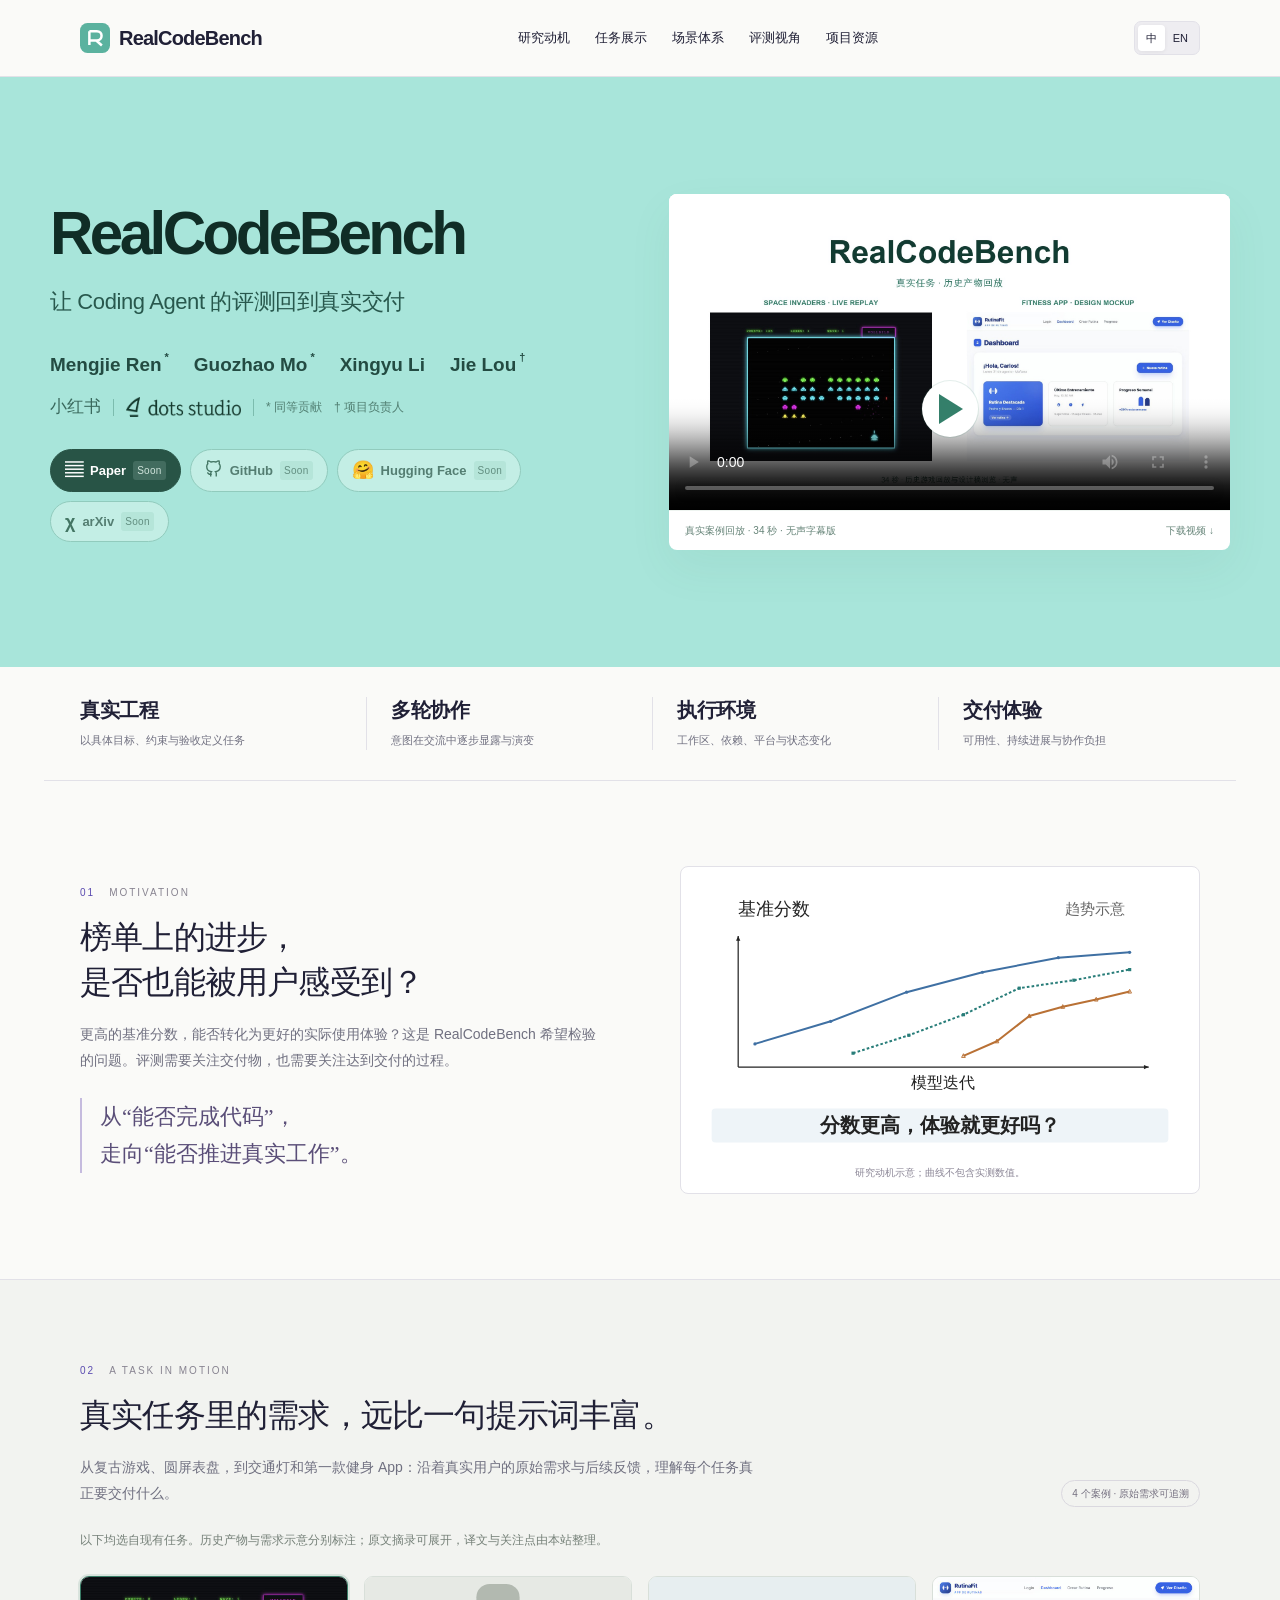
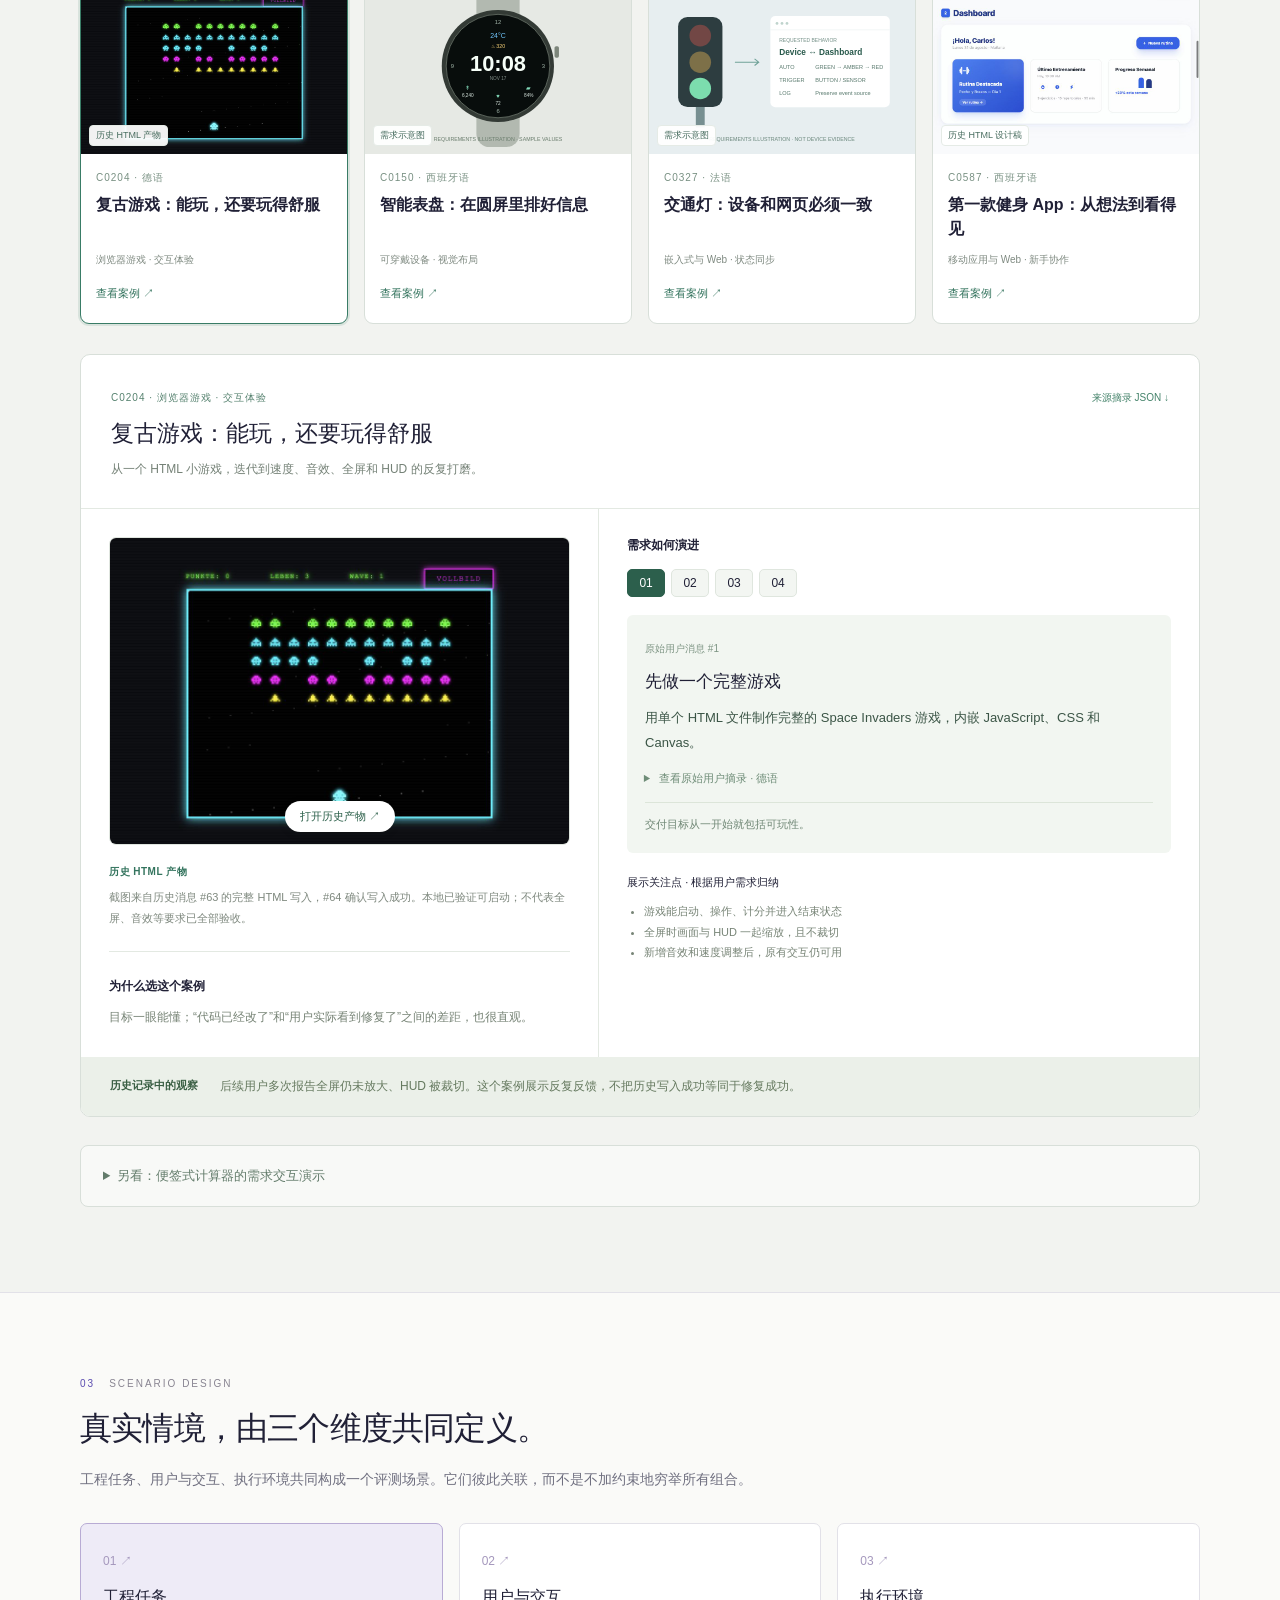
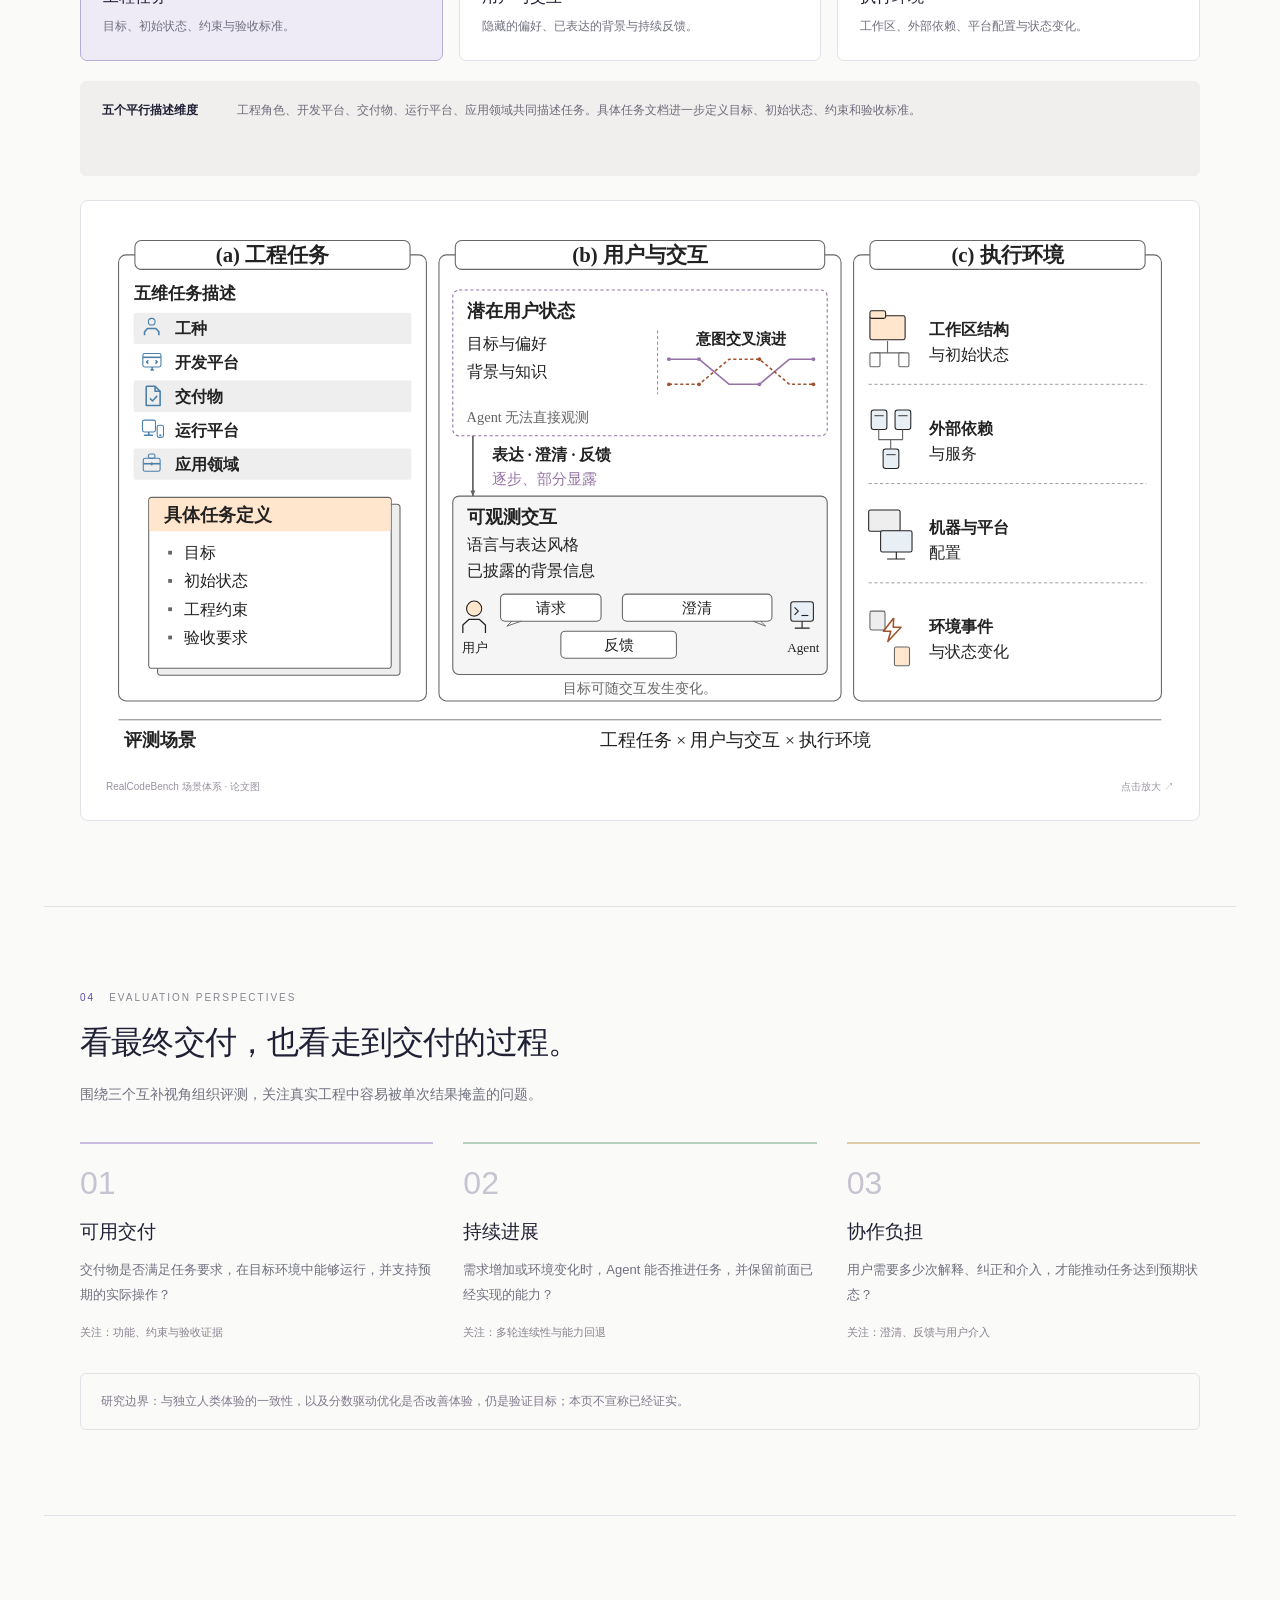
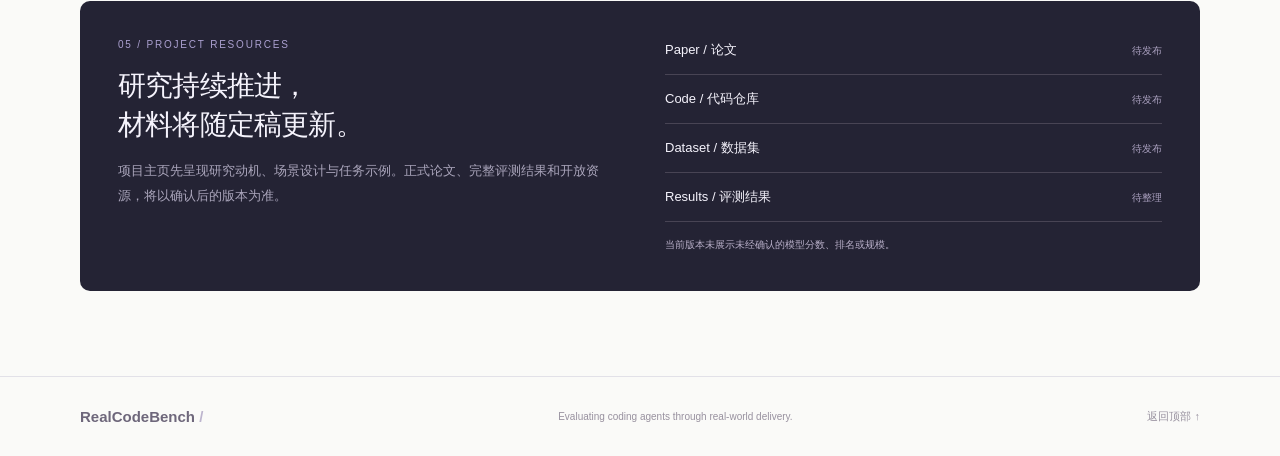
==== index.html @ e56ab1bd "Add RealCodeBench project website with real task showcases" ====
<!doctype html>
<html lang="zh-CN">
<head>
  <meta charset="utf-8"><meta name="viewport" content="width=device-width,initial-scale=1">
  <meta name="theme-color" content="#a8e5da">
  <meta name="description" content="RealCodeBench：在真实工程任务、多轮用户协作与执行环境中，评估 Coding Agent 的交付体验。">
  <title>RealCodeBench — 让评测回到真实交付</title>
  <link rel="icon" href="assets/favicon.svg" type="image/svg+xml">
  <link rel="stylesheet" href="style.css">
  <link rel="stylesheet" href="hero.css">
  <link rel="stylesheet" href="cases.css">
  <script src="cases-data.js" defer></script>
  <script src="cases.js" defer></script>
  <script src="app.js" defer></script>
</head>
<body><div id="app"></div><dialog id="figure-dialog"><button class="close-dialog" aria-label="关闭 / Close">×</button><img alt="RealCodeBench framework" id="large-figure"></dialog></body>
</html>
---- style.css ----
:root{--ink:#202036;--muted:#707080;--purple:#5b4cb0;--line:#e2e1e8;--paper:#fafaf8;--mint:#dceee7;--serif:Georgia,'Songti SC',serif;--sans:'DM Sans',-apple-system,BlinkMacSystemFont,'PingFang SC','Microsoft YaHei',sans-serif;--display:'Space Grotesk',var(--sans)}
*{box-sizing:border-box}html{scroll-behavior:smooth;scroll-padding-top:95px}body{margin:0;background:var(--paper);color:var(--ink);font-family:var(--sans);font-size:16px;line-height:1.7}button,a,input{touch-action:manipulation}a{color:inherit;text-decoration:none}button{font:inherit;color:inherit;cursor:pointer}button:disabled{cursor:default}button:focus-visible,a:focus-visible,input:focus-visible,summary:focus-visible{outline:3px solid #9789ee;outline-offset:5px}button{border:0}h1,h2,h3,p{margin:0}h1,h2,h3{line-height:1.25}button,input{font-family:inherit}::selection{background:#ded7ff}img{max-width:100%;display:block}.wrap{max-width:1192px;margin:auto;padding-inline:36px}.skip{position:fixed;top:-60px;left:12px;background:white;padding:8px;z-index:50}.skip:focus{top:10px}.topbar{position:sticky;top:0;z-index:10;background:rgba(250,250,248,.95);border-bottom:1px solid var(--line);backdrop-filter:blur(12px)}.nav{height:76px;display:flex;align-items:center;justify-content:space-between;gap:24px}.brand{display:flex;align-items:center;gap:9px;font-family:var(--display);font-weight:700;font-size:20px;letter-spacing:-.8px;white-space:nowrap}.brand img{width:30px;height:30px}.nav-links{display:flex;gap:25px;font-size:13px;font-weight:500}.nav-links a:hover{color:var(--purple)}.lang{display:flex;background:#eeedf1;border:1px solid var(--line);padding:3px;border-radius:7px;flex-shrink:0}.lang button{font-size:11px;background:none;border-radius:4px;padding:4px 8px}.lang button[aria-pressed=true]{background:white;box-shadow:0 1px 4px #2221}.hero{background:#eeedf7;position:relative;overflow:hidden;border-bottom:1px solid #d9d5e9}.hero:after{content:'';position:absolute;width:430px;height:430px;border:1px solid #d6d1e7;border-radius:50%;top:-230px;right:-120px;pointer-events:none}.hero-inner{padding-top:80px;padding-bottom:72px;display:grid;grid-template-columns:1.06fr 1fr;gap:45px;align-items:center}.eyebrow{font-family:var(--display);font-size:11px;font-weight:600;letter-spacing:2px;text-transform:uppercase;color:var(--purple);display:flex;gap:9px;align-items:center}.dot{height:6px;width:6px;background:var(--purple);border-radius:50%}.hero h1{font-family:var(--display);font-size:clamp(36px,4.1vw,55px);letter-spacing:-2.5px;margin:21px 0 13px;line-height:1.12;white-space:nowrap}.hero h2{font-weight:500;font-size:31px;letter-spacing:-.8px;line-height:1.45}.hero h2 em{font-style:normal;color:var(--purple)}.hero-desc{font-size:14px;line-height:1.95;color:#646176;max-width:420px;margin:21px 0 25px}.actions{display:flex;gap:10px;flex-wrap:wrap}.btn{display:inline-flex;justify-content:center;align-items:center;gap:15px;border-radius:6px;padding:11px 19px;font-size:13px;font-weight:600;border:1px solid #cfcadb;background:transparent}.btn.primary{background:var(--ink);color:white;border-color:var(--ink)}.btn:hover{transform:translateY(-2px)}.hero-note{font-size:10px;letter-spacing:1px;color:#8b859b;margin-top:24px;font-family:var(--display)}.scenario{position:relative;transform:rotate(1.2deg);background:#fff;border:1px solid #d9d6e5;border-radius:10px;box-shadow:0 20px 55px #3a2c6b13;overflow:hidden}.window-top{height:39px;border-bottom:1px solid #eceaf1;display:flex;align-items:center;gap:5px;padding:0 15px;background:#fcfbff}.window-top i{display:block;width:6px;height:6px;border-radius:50%;background:#d7d3e1}.window-top span{margin:auto;font-family:monospace;font-size:10px;color:#9791a7;padding-right:25px}.scenario-main{padding:25px}.sc-label{font:10px var(--display);letter-spacing:1px;color:#9994a9;margin-bottom:12px}.sc-request{font-size:15px;line-height:1.7;padding:0 0 20px;border-bottom:1px solid var(--line)}.scenario-axes{display:grid;grid-template-columns:1fr 1fr 1fr;gap:10px;margin-top:19px}.axis{min-height:105px;padding:13px 10px;border-radius:5px;background:#f0edf8}.axis:nth-child(2){background:#e7f1ec}.axis:nth-child(3){background:#f9f0e1}.axis b{font:24px var(--display);display:block;margin-bottom:8px}.axis strong{display:block;font-size:12px;font-weight:500}.axis small{font-size:10px;color:#898294}.sc-flow{display:flex;justify-content:space-between;align-items:center;gap:8px;margin:20px 0;color:#9892a4;font-size:10px}.sc-flow span{border:1px solid #e9e6ef;padding:5px 8px;border-radius:20px;background:#fff;white-space:nowrap}.sc-bottom{display:flex;justify-content:space-between;align-items:center;padding:12px;background:#f7f7f7;border-radius:5px;font-size:10px}.sc-bottom b{font-weight:500;color:#5f806b}.definition-strip{display:grid;grid-template-columns:repeat(4,1fr);padding-top:30px;padding-bottom:30px;gap:24px;border-bottom:1px solid var(--line)}.definition-strip>div+div{border-left:1px solid var(--line);padding-left:24px}.definition-strip b{display:block;font:600 20px var(--display);letter-spacing:-.5px}.definition-strip span{display:block;color:var(--muted);font-size:11px;margin-top:7px}.section{padding-top:85px;padding-bottom:85px}.section+.section{border-top:1px solid var(--line)}.section-kicker{display:flex;align-items:center;gap:14px;font:500 10px var(--display);letter-spacing:2px;color:#888491;text-transform:uppercase;margin-bottom:17px}.section-kicker b{color:var(--purple);font-weight:500}.section h2{font-size:32px;font-weight:500;letter-spacing:-.8px;line-height:1.4}.section-intro{color:var(--muted);font-size:14px;max-width:680px;line-height:1.9;margin-top:16px}.motivation{display:grid;grid-template-columns:1fr 1fr;gap:80px;align-items:center}.motivation h2{max-width:420px}.motivation-art{padding:25px 20px 12px;border:1px solid var(--line);border-radius:8px;background:#fff}.motivation-art img{width:100%}.caption{font-size:10px;color:#8c8797;line-height:1.7;margin-top:12px;text-align:center}.pull-quote{font-family:var(--serif);font-size:22px;line-height:1.7;margin-top:24px;padding-left:18px;border-left:2px solid #c5bbde;color:#5a4e78}.showcase-bg{background:#f2f3f0;border-top:1px solid var(--line);border-bottom:1px solid var(--line)}.section-head{display:flex;justify-content:space-between;gap:24px;align-items:flex-end}.tag{display:inline-flex;padding:4px 10px;border:1px solid #dad8df;border-radius:20px;font-size:10px;white-space:nowrap;color:#767181}.demo{display:grid;grid-template-columns:.95fr 1.4fr;border:1px solid #dcded9;border-radius:9px;overflow:hidden;margin-top:32px;background:#fff}.demo-story{padding:30px;border-right:1px solid var(--line)}.demo-story h3{font-size:20px;margin:7px 0}.mini-label{color:#9993a2;letter-spacing:1.4px;font:10px var(--display)}.step-buttons{display:flex;margin:24px 0 22px;gap:7px}.step-buttons button{border:1px solid var(--line);padding:8px 12px;background:#fff;border-radius:5px;font-size:11px;flex:1}.step-buttons button[aria-pressed=true]{background:var(--ink);color:#fff;border-color:var(--ink)}.request-box{background:#f4f3f8;border-left:2px solid #9e91c2;border-radius:0 5px 5px 0;padding:16px;font-size:13px;line-height:1.9;min-height:133px}.step-caption{font-size:12px;color:var(--muted);margin:16px 0 22px;line-height:1.8}.criteria{padding-top:18px;border-top:1px solid var(--line)}.criteria strong{font-size:11px;letter-spacing:.7px}.criteria ul{list-style:none;padding:0;margin:9px 0 0}.criteria li{font-size:12px;color:#6e697a;margin:5px 0}.criteria li:before{content:'↳';color:#a79cbb;margin-right:8px}.demo-visual{background:#e3eae4;display:flex;flex-direction:column;justify-content:center;padding:35px}.calc-window{background:#fff;border:1px solid #d8ddd6;box-shadow:0 15px 35px #334a3410;border-radius:9px;overflow:hidden}.calc-top{display:flex;align-items:center;gap:5px;background:#f8f9f6;border-bottom:1px solid #eaede7;height:42px;padding:0 14px}.calc-top i{width:7px;height:7px;border-radius:50%;background:#d3d7d0}.calc-top span{font-size:11px;margin:auto;padding-right:25px;color:#7c8378}.calc-body{padding:20px 22px;min-height:210px}.calc-line{display:flex;justify-content:space-between;gap:14px;font-family:monospace;font-size:13px;line-height:3.5;border-bottom:1px solid #f2f3ef;color:#686f61}.calc-line span:first-child:before{content:attr(data-n);margin-right:18px;font-size:10px;color:#b5baaf}.calc-line b{color:#5f6e4e;font-weight:500;white-space:nowrap}.calc-footer{padding:11px 18px;display:flex;justify-content:space-between;background:#f9faf7;font-size:9px;color:#9aa28f}.demo-form{display:flex;margin-top:18px;gap:8px}.demo-form input{min-width:0;flex:1;border:1px solid #cbd4c7;border-radius:5px;padding:10px 12px;background:#f9fbf7;font-size:11px}.demo-form button{font-size:11px;border:1px solid #cbd4c7;border-radius:5px;background:#f9fbf7;padding:7px 13px}.demo-output{font-size:11px;color:#5d6d54;min-height:21px;margin-top:6px}.demo-disclaimer{font-size:10px;color:#7a8774;margin-top:17px;line-height:1.8}.framework-tabs{display:grid;grid-template-columns:repeat(3,1fr);gap:16px;margin:30px 0 20px}.framework-tabs button{text-align:left;border:1px solid var(--line);border-radius:7px;padding:22px;background:white;transition:background .2s}.framework-tabs button[aria-pressed=true]{background:#eeebf7;border-color:#b8abd4}.framework-tabs .axis-num{font:12px var(--display);color:#a598bd}.framework-tabs strong{display:block;font-size:16px;font-weight:500;margin:10px 0 6px}.framework-tabs small{font-size:12px;color:var(--muted);line-height:1.8;display:block}.framework-detail{display:flex;gap:25px;align-items:flex-start;min-height:95px;padding:18px 22px;background:#f0efed;border-radius:6px;font-size:12px;color:#706a7a;line-height:1.9}.framework-detail strong{color:var(--ink);font-size:12px;min-width:110px}.figure-box{display:block;width:100%;background:white;border:1px solid var(--line);border-radius:8px;padding:25px;margin-top:24px;text-align:left}.figure-box img{width:100%}.figure-footer{display:flex;justify-content:space-between;font-size:10px;color:#9992a4;margin-top:18px}.evaluation{display:grid;grid-template-columns:repeat(3,1fr);gap:30px;margin-top:35px}.eval-item{border-top:2px solid #c8bce0;padding-top:21px}.eval-item:nth-child(2){border-color:#b5d1be}.eval-item:nth-child(3){border-color:#decbaa}.eval-item .number{font:32px var(--display);color:#c8c3d1;margin-bottom:18px}.eval-item h3{font-size:19px;font-weight:500;margin-bottom:14px}.eval-item p{font-size:13px;color:var(--muted);line-height:1.9}.eval-item small{display:block;font-size:11px;color:#89818f;margin-top:15px}.method-note{margin-top:32px;border:1px solid var(--line);border-radius:6px;padding:16px 20px;font-size:12px;color:#81788c;line-height:1.9}.release{background:#242334;color:#f5f3fc;border-radius:10px;padding:38px;display:grid;grid-template-columns:1fr 1fr;gap:50px}.release h2{font-size:28px}.release p{font-size:13px;color:#aaa5bb;line-height:1.9;margin-top:15px}.release-label{color:#aba0d0;font:10px var(--display);letter-spacing:1.8px;margin-bottom:16px}.resource-row{display:flex;align-items:center;justify-content:space-between;gap:20px;border-bottom:1px solid #484454;padding:13px 0;font-size:13px}.resource-row:first-child{padding-top:0}.resource-row:last-child{border-bottom:0}.resource-row span:last-child{color:#aaa0bf;font-size:10px}.release-note{margin-top:14px;font-size:10px;color:#b8afc8}footer{border-top:1px solid var(--line);padding:30px 0;color:#98919f;font-size:11px}.footer-inner{display:flex;align-items:center;justify-content:space-between;gap:20px}.footer-brand{font:600 15px var(--display);color:#6e677b}.footer-inner p{font-size:10px}dialog{max-width:96vw;width:1500px;padding:45px 20px 20px;border:1px solid var(--line);border-radius:10px;background:#fff}dialog::backdrop{background:#1d183bc9;backdrop-filter:blur(4px)}.close-dialog{position:absolute;right:16px;top:8px;background:none;font-size:26px}.close-dialog:hover{color:var(--purple)}
@media(min-width:1500px){.hero-inner{padding-top:100px;padding-bottom:95px}}@media(max-width:1000px){.nav-links{gap:15px;font-size:11px}.hero-inner{gap:25px}.hero h1{font-size:38px}.hero h2{font-size:27px}.scenario-main{padding:18px}.sc-flow{gap:4px}.sc-flow span{padding:4px 5px}.motivation{gap:35px}.demo-visual{padding:24px}.demo-story{padding:24px}.calc-line{font-size:11px}}@media(max-width:760px){.wrap{padding-inline:23px}.nav{height:65px;gap:12px}.brand{font-size:17px}.brand img{width:27px;height:27px}.nav-links{display:none}.hero-inner{grid-template-columns:1fr;gap:38px;padding-top:48px;padding-bottom:40px}.hero h1{font-size:clamp(30px,8.5vw,49px);letter-spacing:-1.8px}.hero h2{font-size:28px}.hero-desc{max-width:100%;font-size:14px}.hero-note{font-size:9px}.scenario{transform:none;max-width:500px;width:100%;margin:auto}.scenario-main{padding:23px}.sc-flow span{padding:5px 8px}.definition-strip{grid-template-columns:1fr 1fr;padding-top:25px;padding-bottom:25px;gap:23px}.definition-strip>div+div{padding-left:0;border:0}.definition-strip>div:nth-child(even){border-left:1px solid var(--line);padding-left:23px}.definition-strip b{font-size:18px}.section{padding-top:55px;padding-bottom:55px}.section h2{font-size:27px}.motivation{grid-template-columns:1fr;gap:27px}.motivation h2{max-width:100%}.motivation-art{padding:15px}.section-head{align-items:flex-start;flex-direction:column;gap:16px}.demo{grid-template-columns:1fr}.demo-story{border-right:0;border-bottom:1px solid var(--line)}.request-box{min-height:0}.demo-visual{padding:24px 19px}.calc-line{font-size:12px}.framework-tabs{grid-template-columns:1fr;gap:9px}.framework-tabs button{padding:15px 18px}.framework-tabs strong{margin:0 0 3px}.axis-num{float:right}.framework-detail{flex-direction:column;gap:7px;min-height:0}.figure-box{padding:12px}.evaluation{grid-template-columns:1fr;gap:25px}.eval-item{display:grid;grid-template-columns:42px 1fr;column-gap:15px;padding-top:18px}.eval-item .number{grid-row:1/4;font-size:26px}.eval-item small{grid-column:2}.eval-item h3{font-size:18px;margin-bottom:10px}.release{grid-template-columns:1fr;padding:27px;gap:25px}.footer-inner{align-items:flex-start;flex-wrap:wrap}.footer-inner p{order:3;width:100%}.figure-footer{font-size:9px}.calc-line span:first-child:before{margin-right:11px}}
@media(prefers-reduced-motion:reduce){html{scroll-behavior:auto}*{transition:none!important}.btn:hover{transform:none}}

.authors{margin-top:21px}.author-list{display:flex;flex-wrap:wrap;gap:8px 21px;font-size:14px;font-weight:500;line-height:1.8}.author-list>span{white-space:nowrap}.author-list sup{font-size:11px;color:var(--purple);margin-left:2px}.author-note{font-size:11px;color:#82798f;margin-top:7px;line-height:1.6}
---- hero.css ----
/* Reference-led paper header. Kept separate from the body sections. */
.hero{background:#a8e5da;border-bottom:0;color:#102d26}
.hero:after{display:none}
.hero-inner{max-width:1500px;padding:72px 50px;grid-template-columns:1fr 1fr;gap:58px;min-height:590px}
.hero h1{font-family:Arial,Helvetica,var(--sans);font-size:clamp(38px,4.7vw,70px);font-weight:750;letter-spacing:-3.6px;margin:0 0 20px;line-height:1.05}
.hero h2{font-size:clamp(19px,1.72vw,26px);font-weight:400;line-height:1.55;letter-spacing:-.4px;color:#28584d}
.authors{margin-top:31px}
.author-list{gap:12px 25px;font-size:clamp(15px,1.48vw,21px);font-weight:650;line-height:1.55;color:#234b42}
.author-list sup{font-size:11px;top:-.25em;position:relative;color:inherit;margin-left:3px}
.affiliations{display:flex;align-items:center;flex-wrap:wrap;gap:12px;margin-top:15px;color:#39685c;font-size:17px;line-height:1.5}
.affiliation-divider{height:17px;width:1px;background:#64a697;opacity:.65}
.studio-logo{width:115px;height:auto;object-fit:contain;mix-blend-mode:multiply}
.author-note{display:inline-flex;flex-wrap:wrap;gap:2px 12px;font-size:12px;color:#507e71;margin:0;line-height:1.7}
.resource-pills{display:flex;flex-wrap:wrap;gap:9px;margin-top:29px}
.resource-pill{display:inline-flex;gap:7px;align-items:center;justify-content:center;background:#c3eee5;border:1px solid #91cbbd;border-radius:99px;padding:10px 14px;font-size:13px;font-weight:600;line-height:1.5;color:#547e72;opacity:1}
.resource-pill small{font-weight:400;font-size:10px;letter-spacing:.3px;background:#b5e5d9;padding:2px 4px;border-radius:3px;color:#628e80}
.resource-icon{font-size:18px;line-height:1;color:#437563}
.paper-pill{background:#285446;border-color:#285446;color:#fff}
.paper-pill .resource-icon{color:#fff}.paper-pill small{color:#d0e4dc;background:#426c5f}
.hero-cover{aspect-ratio:1.5;background:#fff;display:flex;flex-direction:column;justify-content:center;align-items:center;border-radius:8px;min-width:0;padding:35px 20px;box-shadow:0 18px 45px #326c5710}
.cover-brand{display:flex;gap:14px;align-items:center;color:#1c2522;font-family:Arial,Helvetica,var(--sans);font-size:clamp(22px,2.4vw,36px);font-weight:700;letter-spacing:-1.5px}
.cover-brand img{width:45px;height:45px}
.hero-cover p{font-size:clamp(13px,1.15vw,17px);line-height:1.6;text-align:center;font-weight:400;color:#497568;margin-top:19px}
.cover-action{font-size:12px;margin-top:21px;color:#3e8c76;display:flex;align-items:center;gap:11px}.hero-cover:hover .cover-action{text-decoration:underline;text-underline-offset:4px}
@media(min-width:1600px){.hero-inner{max-width:1800px;padding:85px 70px;gap:85px;min-height:700px}.hero h1{font-size:80px}.hero h2{font-size:29px}.author-list{font-size:23px;gap:28px}.resource-pill{font-size:15px;padding:13px 18px}.cover-brand{font-size:42px}.cover-brand img{width:54px;height:54px}.hero-cover p{font-size:20px}.cover-action{font-size:14px}}
@media(max-width:1100px) and (min-width:761px){.hero-inner{padding:65px 30px;gap:30px;min-height:530px}.hero h1{font-size:43px;letter-spacing:-2.6px}.hero h2{font-size:20px}.author-list{font-size:16px;gap:10px 16px}.affiliations{font-size:14px;gap:9px}.studio-logo{width:99px}.author-note{font-size:10px}.resource-pill{font-size:11px;padding:8px 11px}.resource-pills{gap:7px}.cover-brand{font-size:25px;gap:9px}.cover-brand img{width:34px;height:34px}}
@media(max-width:760px){.hero-inner{grid-template-columns:1fr;min-height:0;padding:52px 23px 40px;gap:34px}.hero h1{font-size:clamp(32px,8.5vw,58px);letter-spacing:-2.2px;margin-bottom:15px}.hero h2{font-size:20px}.authors{margin-top:26px}.author-list{font-size:16px;gap:9px 20px}.affiliations{font-size:14px;gap:9px;margin-top:15px}.studio-logo{width:100px}.author-note{font-size:11px}.resource-pills{margin-top:25px;gap:8px}.resource-pill{font-size:12px;padding:9px 12px}.resource-pill small{font-size:9px}.hero-cover{padding:30px 16px}.cover-brand{font-size:clamp(22px,5.8vw,34px);letter-spacing:-1px;gap:10px}.cover-brand img{width:36px;height:36px}.hero-cover p{font-size:13px;margin-top:14px}.cover-action{margin-top:15px}}

@media(max-width:1000px) and (min-width:761px){.author-list{display:grid;grid-template-columns:max-content max-content;gap:9px 24px}}

.hero-video{margin:0;background:#fff;border-radius:8px;overflow:hidden;box-shadow:0 18px 45px #326c5710;min-width:0}.video-stage{position:relative;aspect-ratio:16/9}.hero-video video{display:block;width:100%;height:100%;object-fit:contain;background:white}.video-play{position:absolute;left:50%;top:68%;transform:translate(-50%,-50%);border-radius:50%;height:56px;width:56px;background:#fff;color:#347f6a;display:grid;place-items:center;box-shadow:0 0 0 1px #347f6a22}.video-play:hover{background:#e5f5ee}.video-play[hidden]{display:none}.hero-video figcaption{display:flex;justify-content:space-between;gap:12px;padding:11px 16px;font-size:10px;color:#668478;border-top:1px solid #eef4f0}.hero-video figcaption a:hover{text-decoration:underline}@media(max-width:760px){.video-play{width:44px;height:44px}.video-play svg{width:22px;height:26px}.hero-video figcaption{font-size:9px;padding:10px 12px}}
---- cases.css ----
.case-collection-note{font-size:12px;color:#758078;line-height:1.85;margin:22px 0}.real-case-grid{display:grid;grid-template-columns:repeat(4,1fr);gap:16px;margin:25px 0 30px}.real-case-card{padding:0;background:#fff;text-align:left;border:1px solid #d8dfd9;border-radius:9px;overflow:hidden;transition:border-color .15s,box-shadow .15s}.real-case-card:hover{border-color:#86b5a4}.real-case-card[aria-pressed=true]{border-color:#397c66;box-shadow:0 0 0 2px #397c6622}.case-card-image{position:relative;aspect-ratio:1.5;overflow:hidden;background:#e6eee8}.case-card-image img{width:100%;height:100%;object-fit:cover}.case-card-image>span{position:absolute;bottom:8px;left:8px;font-size:9px;background:#fffffff0;color:#456b5d;border:1px solid #e5ebe6;padding:2px 6px;border-radius:4px}.case-card-copy{padding:17px 15px}.case-card-meta{font:10px var(--display);letter-spacing:1px;color:#789082;margin-bottom:8px}.case-card-copy h3{font-size:16px;font-weight:600;line-height:1.5;min-height:48px}.case-card-copy p{font-size:10px;line-height:1.7;color:#7f8a81;margin:10px 0}.case-card-link{font-size:11px;color:#34745e}.case-explorer{background:#fff;border:1px solid #d8dfd9;border-radius:10px;overflow:hidden}.case-detail-heading{display:flex;align-items:flex-start;justify-content:space-between;gap:25px;padding:27px 30px;border-bottom:1px solid #e3e9e2}.case-id{font-size:10px;letter-spacing:1px;color:#56826f}.case-detail-heading h3{font-size:23px;font-weight:500;line-height:1.45;margin:8px 0}.case-detail-heading p{font-size:12px;line-height:1.9;color:#748176;max-width:720px}.case-detail-heading>a{font-size:10px;white-space:nowrap;color:#438269;margin-top:7px}.case-detail-columns{display:grid;grid-template-columns:.95fr 1.1fr}.case-evidence{padding:28px;border-right:1px solid #e3e9e2}.case-evidence-image{display:block;position:relative;padding:0;background:#e6eee8;border-radius:7px;overflow:hidden;width:100%;border:1px solid #e0e6df}.case-evidence-image img{width:100%;aspect-ratio:1.5;object-fit:cover}.case-evidence-image>span{position:absolute;bottom:12px;left:50%;transform:translateX(-50%);background:#fff;color:#285d47;border-radius:20px;box-shadow:0 2px 9px #152d2518;font-size:11px;padding:6px 15px;white-space:nowrap}.case-evidence-kind{font-size:10px;letter-spacing:.5px;color:#34745e;margin-top:18px;font-weight:600}.case-evidence-note{font-size:11px;color:#7e887e;line-height:1.9;margin-top:7px}.case-why{border-top:1px solid #e3e9e2;padding-top:19px;margin-top:22px}.case-why strong{font-size:12px;font-weight:600}.case-why p{font-size:12px;color:#778476;line-height:1.9;margin-top:8px}.case-conversation{padding:26px 28px}.case-conversation>h4{font-size:12px;margin:0 0 14px;font-weight:600}.case-milestones{display:flex;gap:6px;flex-wrap:wrap}.case-milestones button{font-size:0;padding:6px;background:#f3f6f2;border:1px solid #dfe6de;border-radius:5px}.case-milestones button span{font:12px var(--display);display:block;min-width:24px}.case-milestones button[aria-pressed=true]{background:#2c5f4c;color:#fff;border-color:#2c5f4c}.case-turn{margin-top:18px;padding:18px;background:#f2f6f1;border-radius:6px}.case-source{font-size:10px;color:#7e9584}.case-turn h4{font-size:17px;font-weight:500;line-height:1.5;margin:8px 0 12px}.case-translated{font-size:13px;line-height:1.9;color:#3b5546}.case-original{margin-top:14px}.case-original summary{cursor:pointer;font-size:11px;color:#6f8d78;list-style-position:outside;margin-left:14px}.case-original blockquote{margin:12px 0 0;padding-left:12px;border-left:2px solid #c4d8c8;font-size:12px;line-height:1.8;color:#657a69;overflow-wrap:anywhere}.case-turn-focus{font-size:11px;color:#6e8674;border-top:1px solid #dce5d9;padding-top:12px;margin-top:14px;line-height:1.8}.case-checks{margin-top:20px}.case-checks h4{font-size:11px;line-height:1.8;font-weight:500;margin:0}.case-checks ul{padding-left:17px;margin:8px 0 0;font-size:11px;line-height:1.9;color:#778476}.case-record{background:#ebf0e9;padding:18px 29px;display:flex;gap:22px;font-size:12px;line-height:1.9;color:#65795f}.case-record strong{white-space:nowrap;font-size:11px;font-weight:600;color:#3a5f44}.calculator-details{margin-top:28px;border:1px solid #d8dfd9;border-radius:8px;background:#ffffff70;padding:19px 22px}.calculator-details>summary{cursor:pointer;font-size:13px;color:#637c6b}.calculator-details .demo{margin-top:22px}.case-preview-dialog{padding:0;width:min(1280px,96vw);height:min(850px,94vh);max-height:94vh;overflow:hidden}.case-preview-top{display:flex;justify-content:space-between;align-items:center;padding:13px 20px;border-bottom:1px solid #dfe6df;gap:20px}.case-preview-name{font-size:14px;font-weight:500}.case-preview-close{font-size:27px;line-height:1;background:none;padding:0 5px}.case-preview-context{font-size:11px;color:#788576;padding:9px 20px;background:#f1f5ef;line-height:1.7;margin:0}.case-preview-body{height:calc(100% - 100px);overflow:auto;background:#eef3ed}.case-preview-body iframe{display:block;width:100%;height:100%;border:0;min-width:740px}.case-preview-body>img{width:100%;height:100%;object-fit:contain}.case-preview-dialog::backdrop{background:#13291ed4}
@media(max-width:1000px){.real-case-grid{grid-template-columns:repeat(2,1fr)}.case-card-copy h3{min-height:0}.case-detail-columns{grid-template-columns:1fr 1.1fr}.case-evidence,.case-conversation{padding:21px}.case-detail-heading{padding:22px}.case-detail-heading h3{font-size:21px}.case-record{flex-direction:column;gap:5px}.case-detail-heading>a{white-space:normal}}
@media(max-width:760px){.real-case-grid{gap:10px}.case-card-copy{padding:12px}.case-card-copy h3{font-size:14px;min-height:42px}.case-card-copy p{font-size:9px}.case-card-image>span{font-size:8px;left:5px;bottom:5px;padding:2px 4px}.case-card-meta{font-size:9px;letter-spacing:.3px}.case-detail-heading{display:block;padding:20px}.case-detail-heading>a{display:inline-block;margin-top:12px}.case-detail-heading h3{font-size:20px}.case-detail-columns{grid-template-columns:1fr}.case-evidence{border-right:0;border-bottom:1px solid #e3e9e2;padding:20px}.case-why{margin-top:16px;padding-top:14px}.case-conversation{padding:20px}.case-record{padding:17px 20px}.calculator-details{padding:16px}.case-preview-name{font-size:12px}.case-preview-context{font-size:10px}.case-preview-body{height:calc(100% - 120px)}}
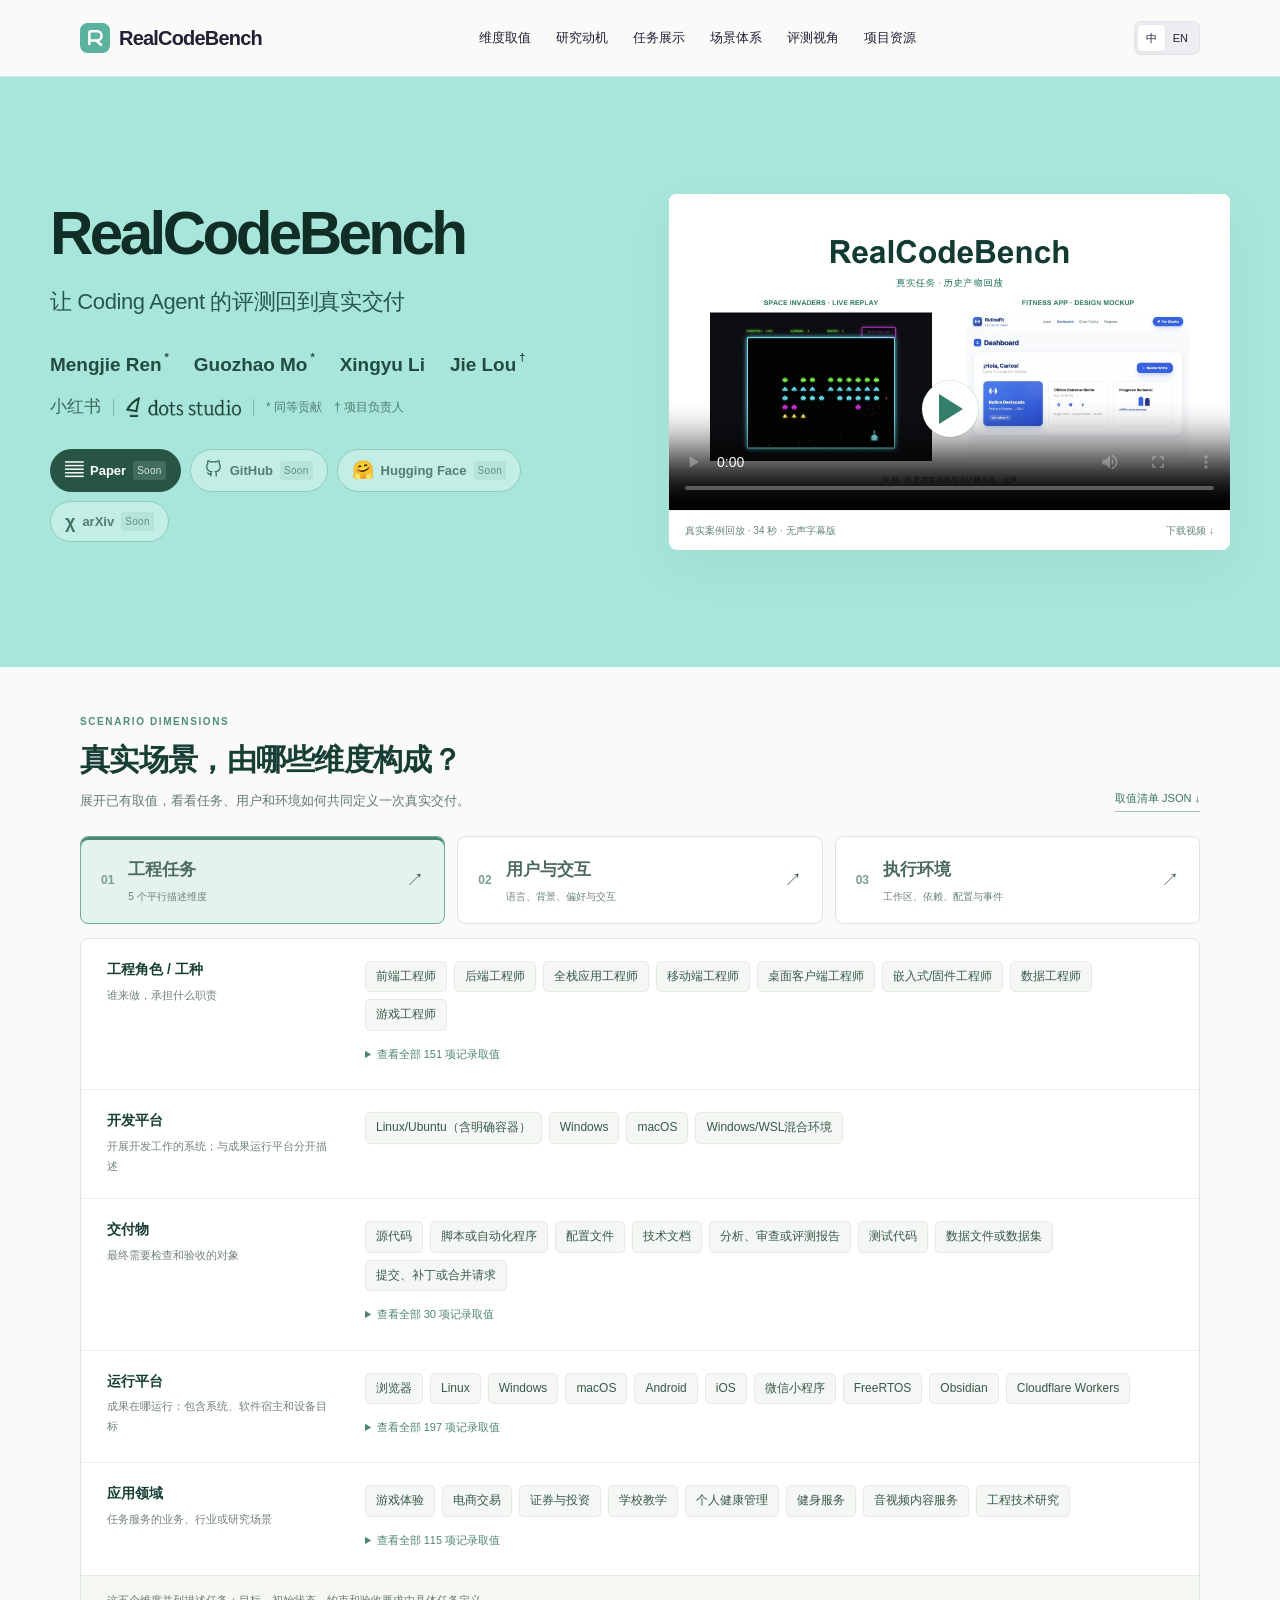
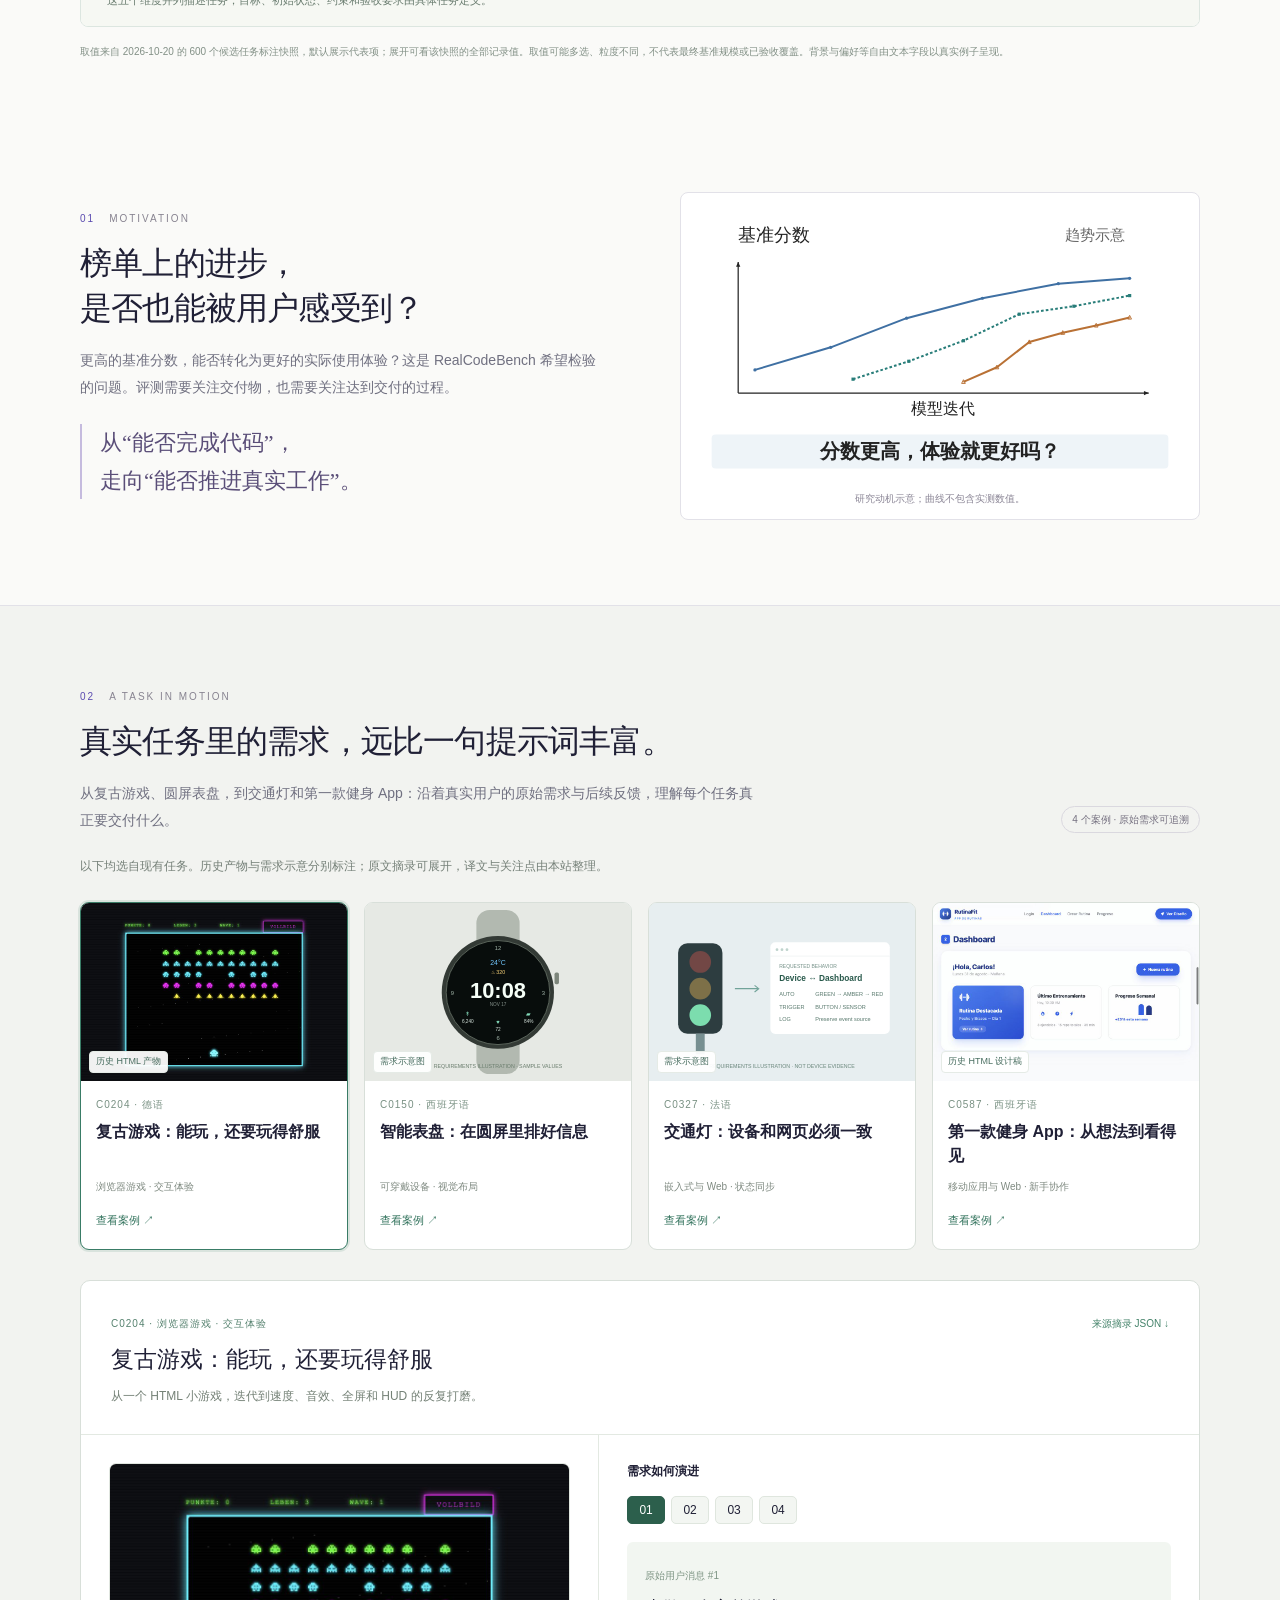
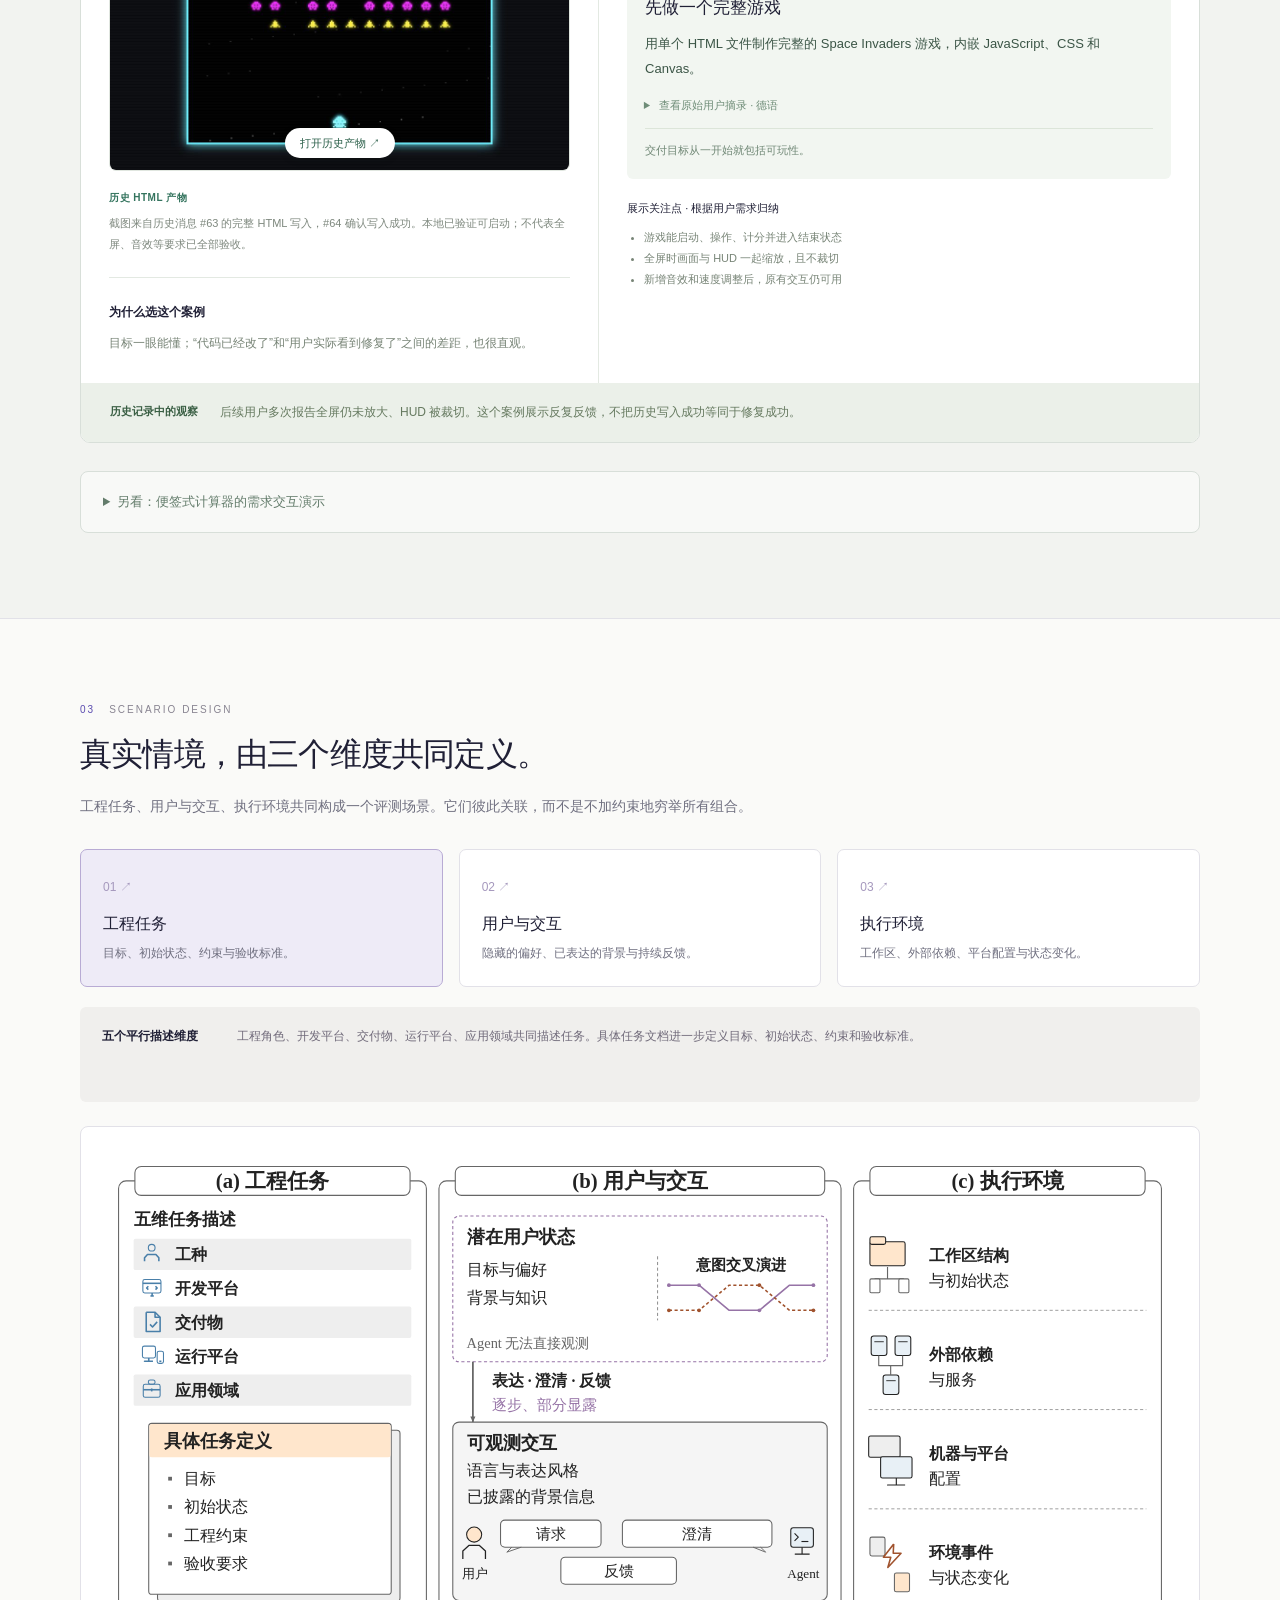
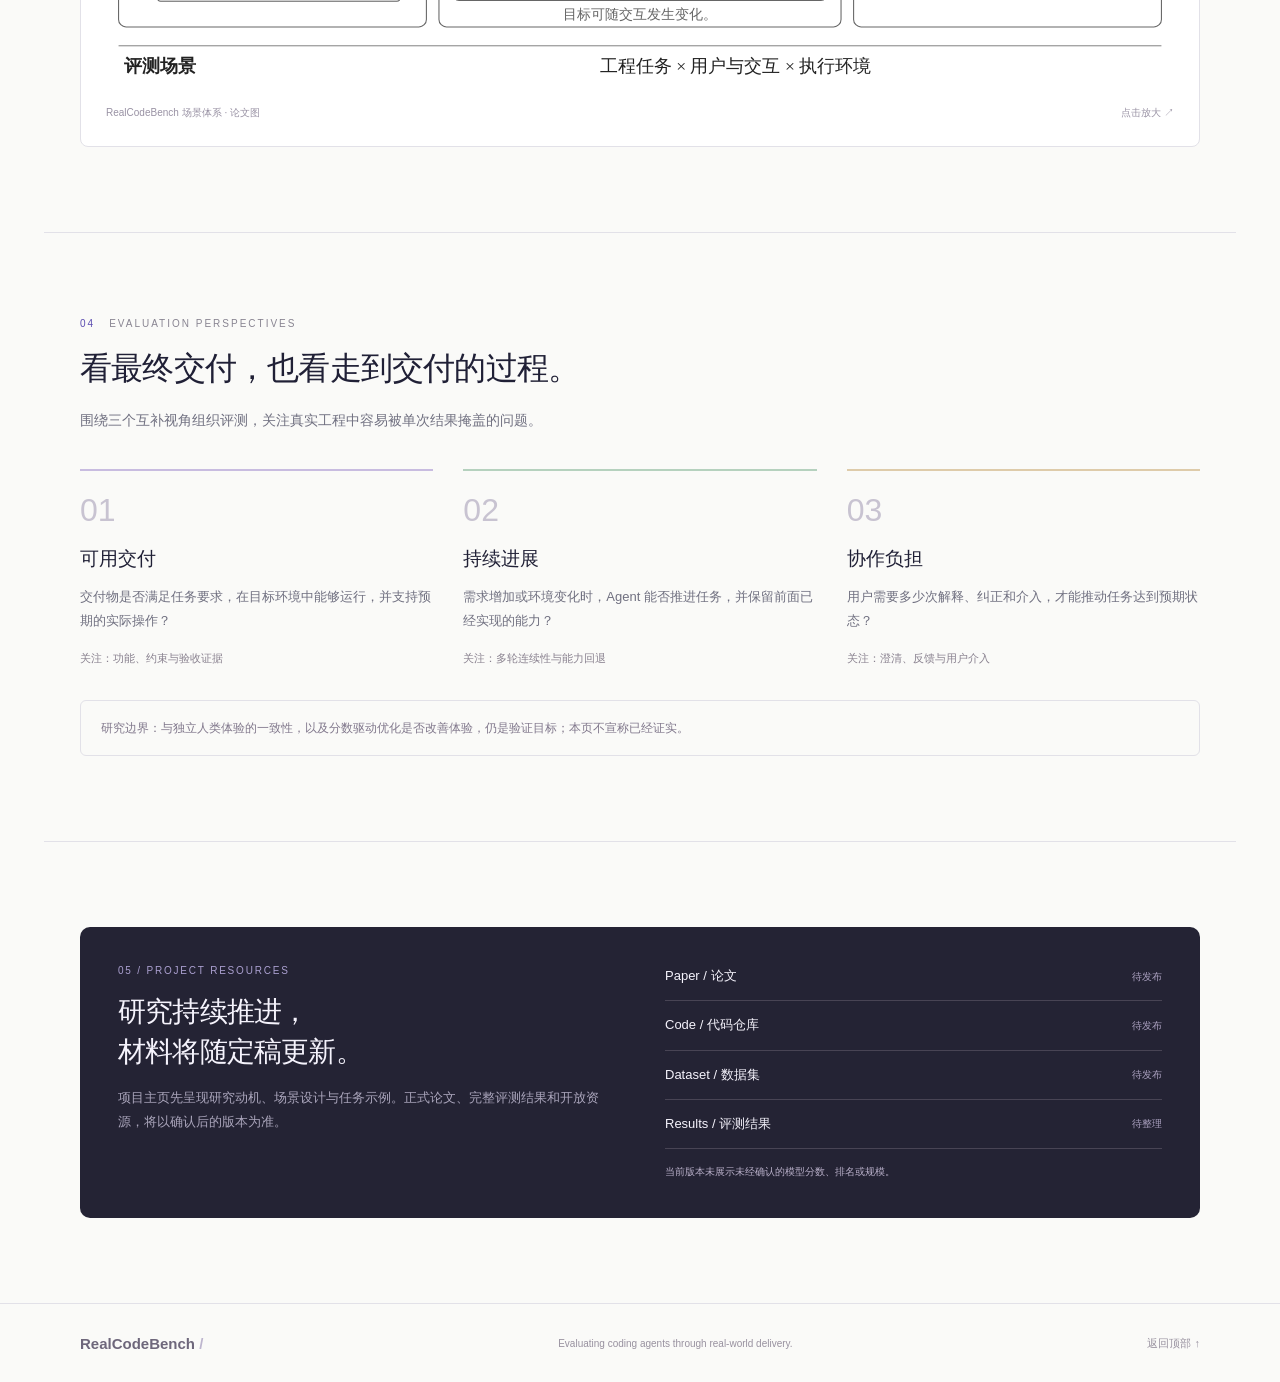
==== commit 1f3166c9: "Show scenario dimensions and recorded values on homepage" ====
--- a/index.html
+++ b/index.html
@@ -9,8 +9,11 @@
   <link rel="stylesheet" href="style.css">
   <link rel="stylesheet" href="hero.css">
   <link rel="stylesheet" href="cases.css">
+  <link rel="stylesheet" href="dimensions.css">
   <script src="cases-data.js" defer></script>
   <script src="cases.js" defer></script>
+  <script src="dimensions-data.js" defer></script>
+  <script src="dimensions.js" defer></script>
   <script src="app.js" defer></script>
 </head>
 <body><div id="app"></div><dialog id="figure-dialog"><button class="close-dialog" aria-label="关闭 / Close">×</button><img alt="RealCodeBench framework" id="large-figure"></dialog></body>
--- a/dimensions.css
+++ b/dimensions.css
@@ -0,0 +1 @@
+.dimensions-section{padding-top:46px;padding-bottom:46px;scroll-margin-top:90px;color:#173e35}.dimension-heading{display:flex;align-items:flex-end;justify-content:space-between;gap:26px;margin-bottom:24px}.dimension-eyebrow{font-size:10px;font-weight:700;letter-spacing:1.6px;color:#4d8c7a;margin-bottom:10px}.dimension-heading h2{font-size:30px;letter-spacing:-.7px;line-height:1.3;margin:0 0 10px}.dimension-heading p:not(.dimension-eyebrow){font-size:13px;line-height:1.8;color:#647a72;max-width:740px}.dimension-download{font-size:11px;white-space:nowrap;border-bottom:1px solid #a1c1b5;padding-bottom:4px;color:#397760}.dimension-tabs{display:grid;grid-template-columns:repeat(3,minmax(0,1fr));gap:12px;margin-bottom:14px}.dimension-tabs button{display:flex;align-items:center;gap:14px;text-align:left;padding:19px 20px;border:1px solid #d8e4de;background:#fff;border-radius:8px;color:#4d6a5e;transition:background .15s,border-color .15s}.dimension-tabs button[aria-selected=true]{background:#e4f3ec;border-color:#6fae95;box-shadow:inset 0 3px 0 #488d73}.dimension-tabs button:hover{background:#f0f7f3}.dimension-tab-index{font-size:12px;font-weight:700;color:#7b9e8f}.dimension-tabs strong{font-size:17px;font-weight:650;display:block}.dimension-tabs small{font-size:10px;line-height:1.5;display:block;margin-top:4px;color:#6e8278}.dimension-tabs button>span:last-child{margin-left:auto;font-size:18px}.dimension-panel{background:#fff;border:1px solid #dce6e0;border-radius:8px;overflow:hidden}.dimension-row{display:grid;grid-template-columns:230px minmax(0,1fr);gap:28px;padding:22px 26px}.dimension-row+.dimension-row{border-top:1px solid #edf0ec}.dimension-label h3{font-size:14px;font-weight:650;margin:0 0 7px}.dimension-label p{font-size:11px;line-height:1.8;color:#73837b;margin:0}.dimension-label a{font-size:10px;display:inline-block;margin-top:8px;color:#47876e}.dimension-chips{list-style:none;display:flex;flex-wrap:wrap;gap:7px;margin:0;padding:0}.dimension-chips li{font-size:12px;line-height:1.6;padding:5px 10px;border-radius:5px;background:#f4f7f3;border:1px solid #e4ebe2;color:#38584b;max-width:100%;overflow-wrap:anywhere}.dimension-all{margin-top:10px}.dimension-all summary{font-size:11px;color:#4f8570;cursor:pointer;width:fit-content;padding:4px 0}.dimension-all[open] summary{margin-bottom:12px}.dimension-all[open] .dimension-chips{max-height:300px;overflow:auto;padding:3px 6px 6px 0;scrollbar-color:#a6bfb1 #f7f9f5;scrollbar-width:thin}.original-label-note{font-size:11px;color:#7a847c;margin-bottom:8px}.dimension-context{background:#f6f8f3;padding:15px 26px;font-size:11px;line-height:1.8;color:#697c6f;border-top:1px solid #e6ece3}.dimension-footnote{font-size:10px;line-height:1.9;color:#829086;margin:15px 0 0;max-width:1040px}.dimensions-section button:focus-visible,.dimensions-section summary:focus-visible,.dimensions-section a:focus-visible{outline:2px solid #29785b;outline-offset:4px}@media(max-width:760px){.dimensions-section{padding-top:32px;padding-bottom:32px}.dimension-heading{align-items:flex-start;gap:13px;flex-direction:column}.dimension-heading h2{font-size:25px}.dimension-tabs{gap:7px}.dimension-tabs button{padding:13px 9px;display:block}.dimension-tabs strong{font-size:13px;margin-top:5px}.dimension-tabs small,.dimension-tabs button>span:last-child{display:none}.dimension-row{grid-template-columns:1fr;padding:19px 17px;gap:12px}.dimension-label p{font-size:11px}.dimension-chips{gap:6px}.dimension-chips li{font-size:11px;padding:5px 8px}.dimension-context{padding:14px 17px}.dimension-footnote{font-size:10px}}
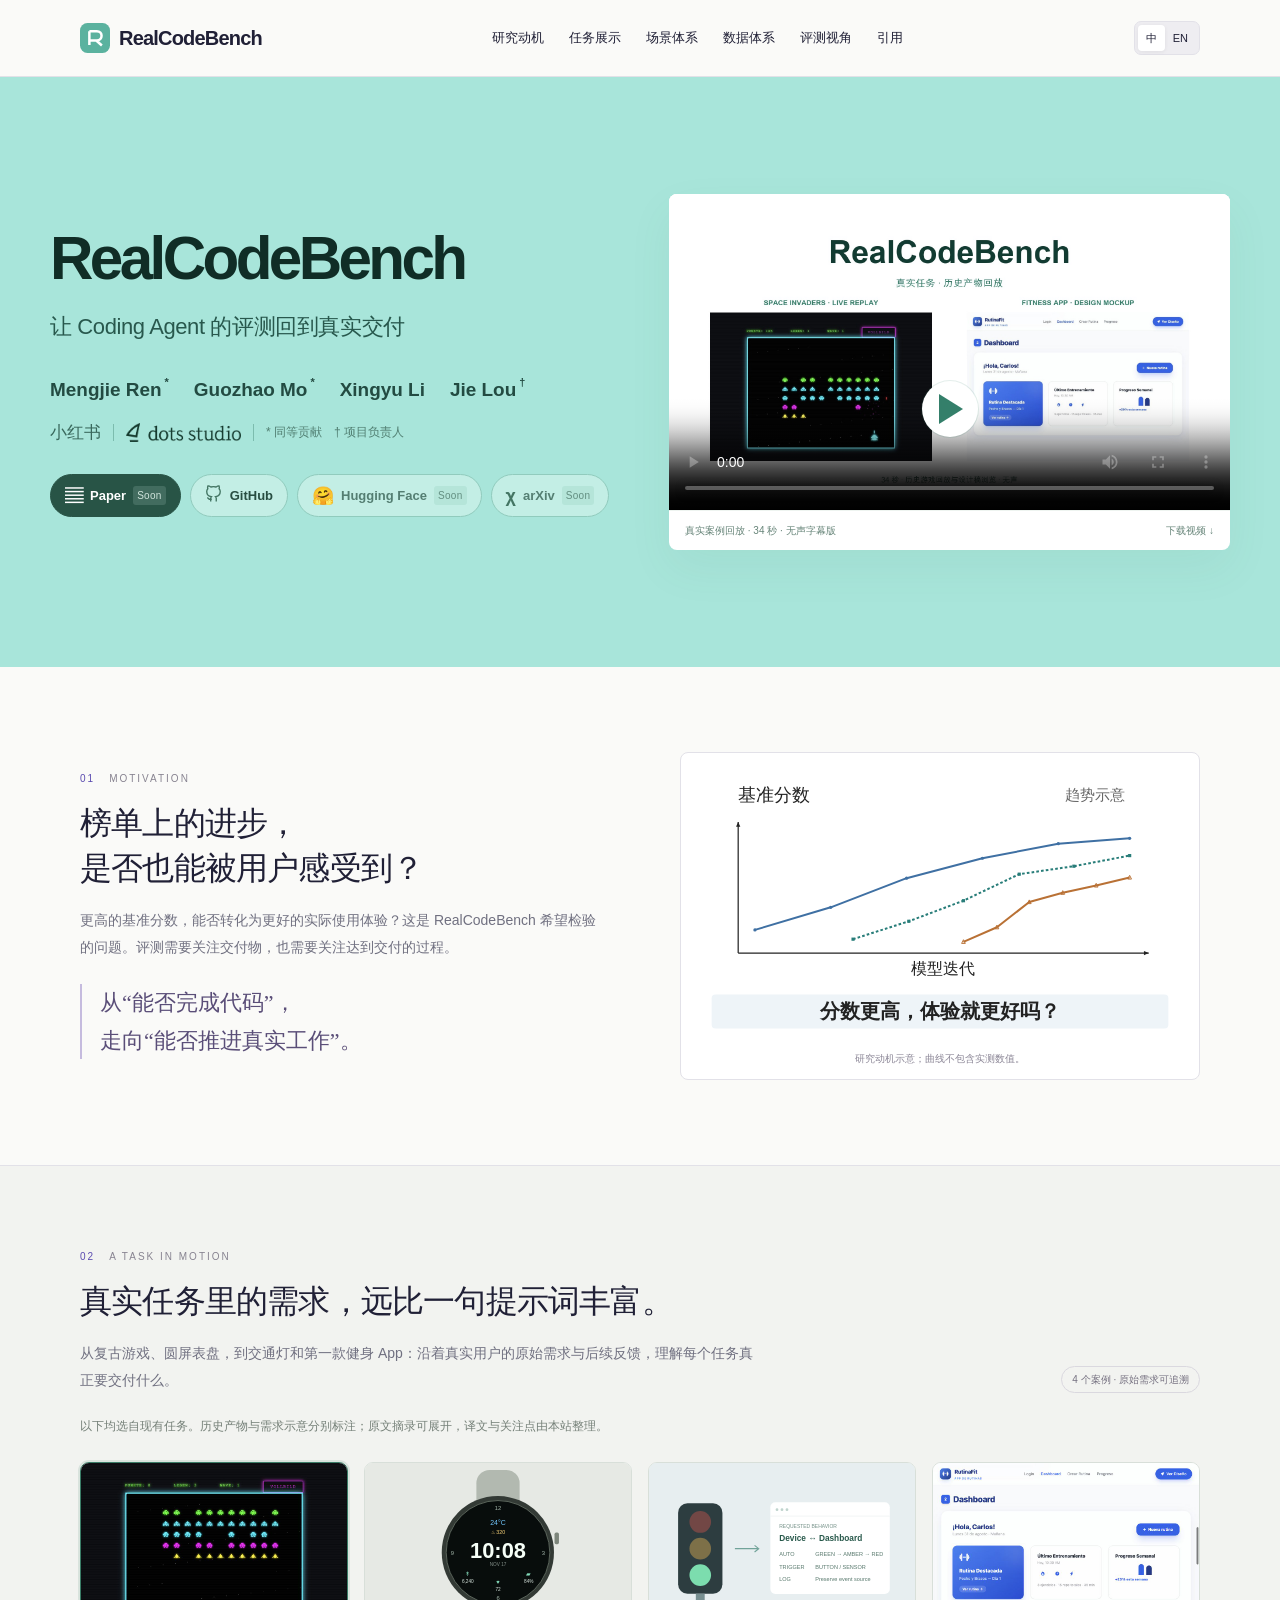
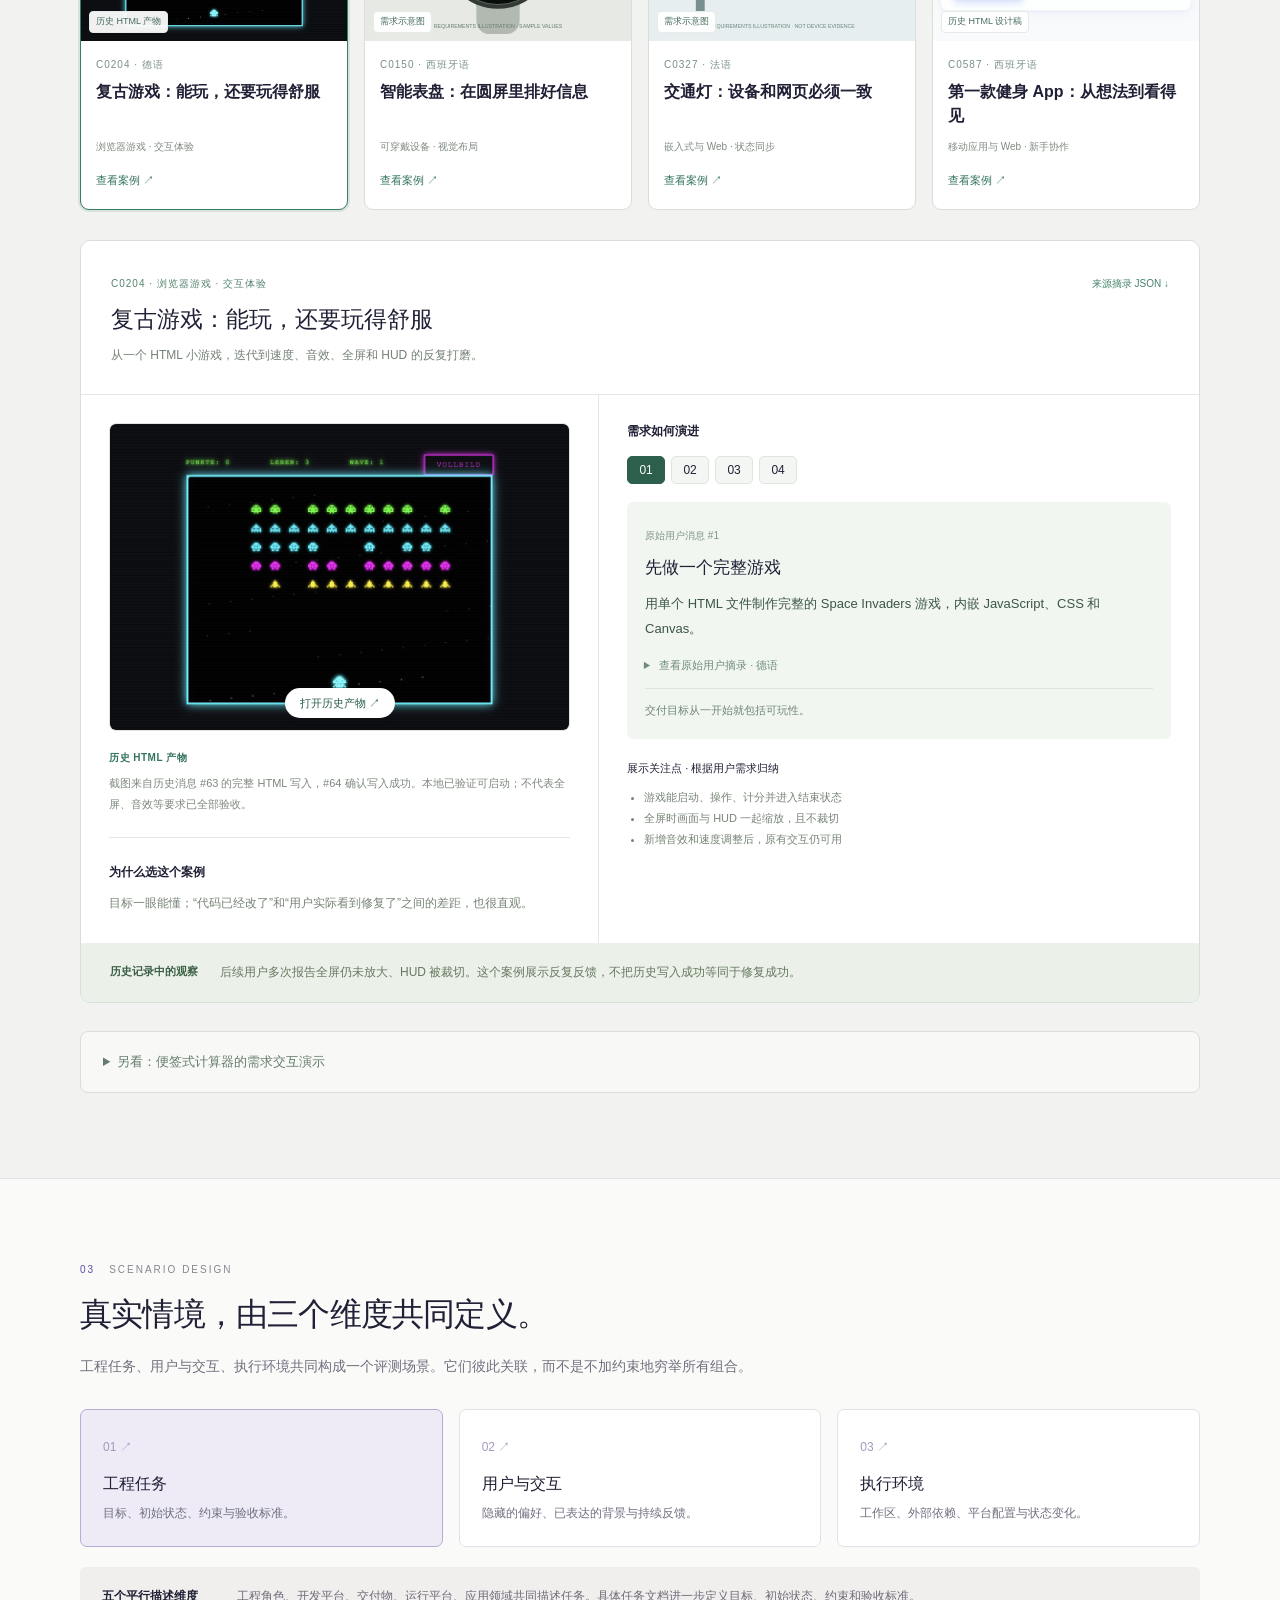
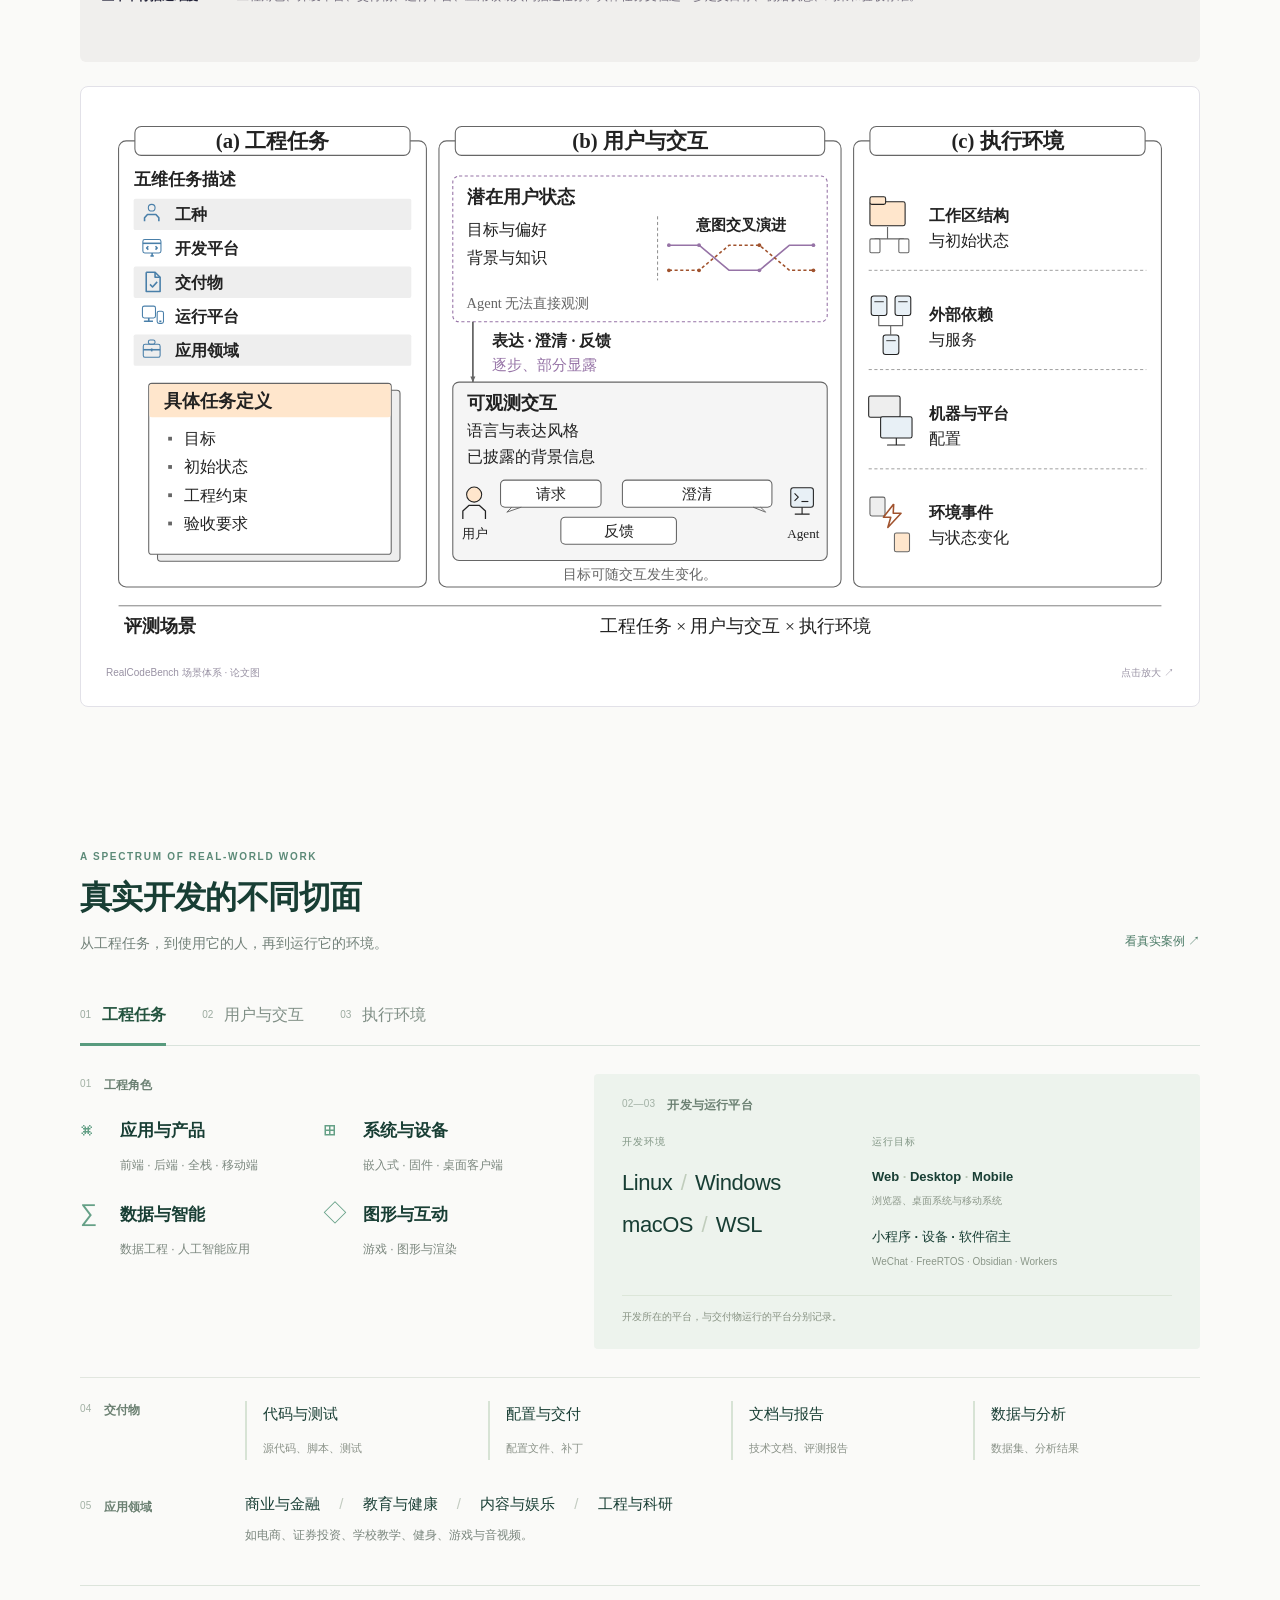
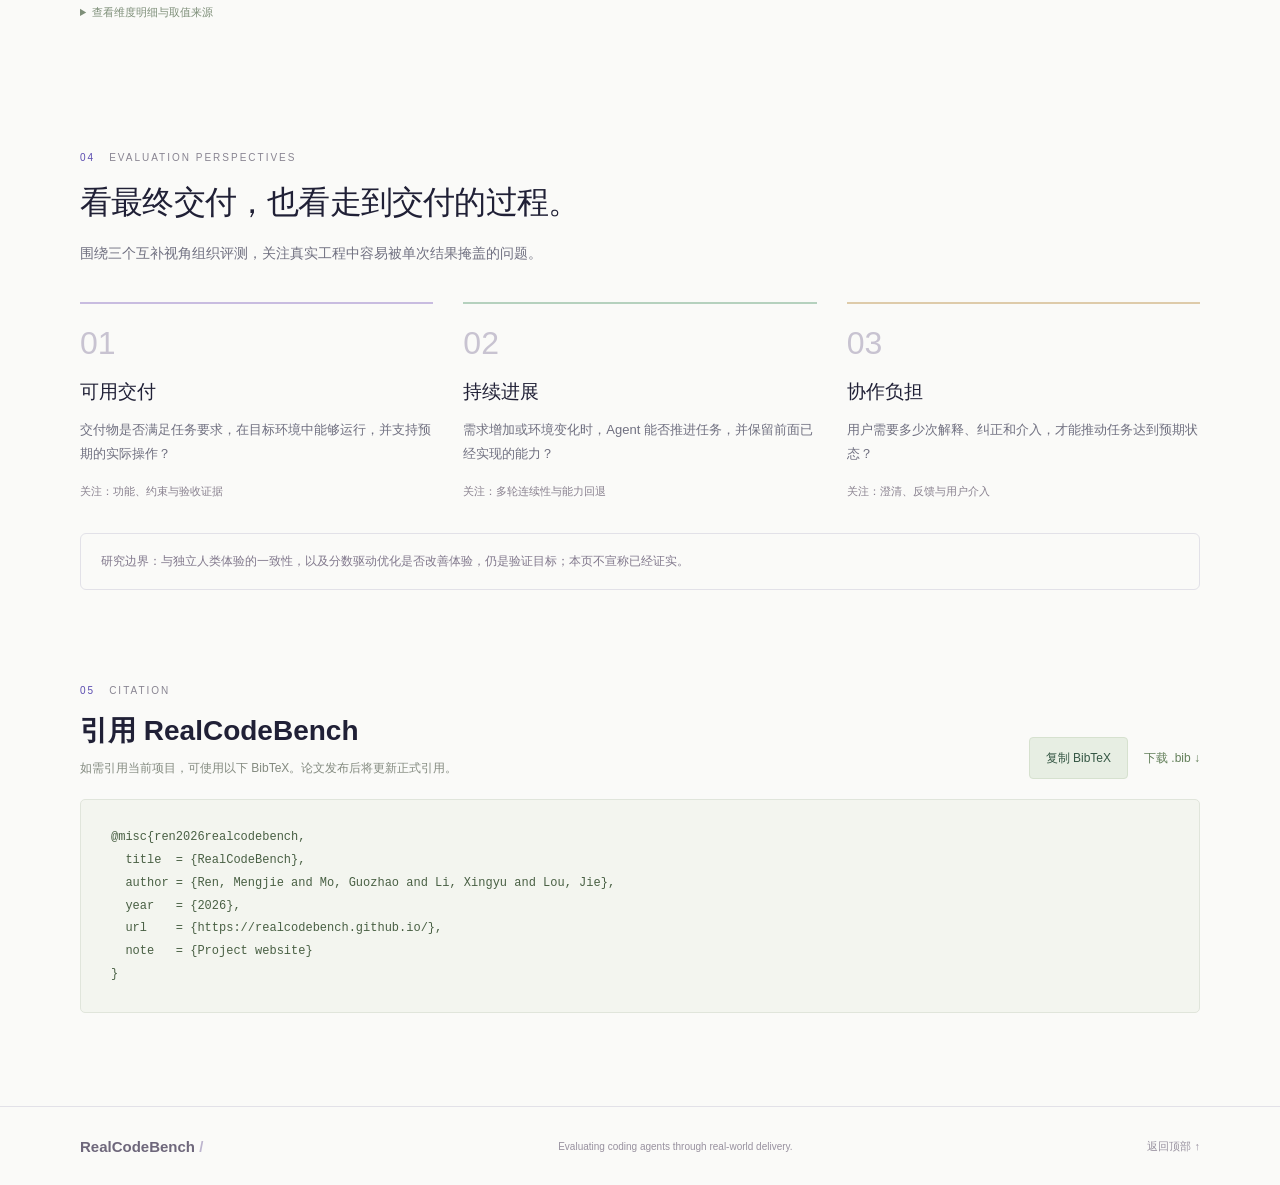
==== commit 641d88d9: "Version static assets so published updates bypass stale cache" ====
--- a/index.html
+++ b/index.html
@@ -6,15 +6,15 @@
   <meta name="description" content="RealCodeBench：在真实工程任务、多轮用户协作与执行环境中，评估 Coding Agent 的交付体验。">
   <title>RealCodeBench — 让评测回到真实交付</title>
   <link rel="icon" href="assets/favicon.svg" type="image/svg+xml">
-  <link rel="stylesheet" href="style.css">
-  <link rel="stylesheet" href="hero.css">
-  <link rel="stylesheet" href="cases.css">
-  <link rel="stylesheet" href="dimensions.css">
-  <script src="cases-data.js" defer></script>
-  <script src="cases.js" defer></script>
-  <script src="dimensions-data.js" defer></script>
-  <script src="dimensions.js" defer></script>
-  <script src="app.js" defer></script>
+  <link rel="stylesheet" href="style.css?v=fb7ce120d2">
+  <link rel="stylesheet" href="hero.css?v=4710f8dd8b">
+  <link rel="stylesheet" href="cases.css?v=8345e7bfd5">
+  <link rel="stylesheet" href="dimensions.css?v=696f22f878">
+  <script src="cases-data.js?v=7abcfd2f45" defer></script>
+  <script src="cases.js?v=20a01c583c" defer></script>
+  <script src="dimensions-data.js?v=c6dde8786e" defer></script>
+  <script src="dimensions.js?v=5b4e43651e" defer></script>
+  <script src="app.js?v=5fa4502ccf" defer></script>
 </head>
 <body><div id="app"></div><dialog id="figure-dialog"><button class="close-dialog" aria-label="关闭 / Close">×</button><img alt="RealCodeBench framework" id="large-figure"></dialog></body>
 </html>
--- a/hero.css
+++ b/hero.css
@@ -29,3 +29,5 @@
 @media(max-width:1000px) and (min-width:761px){.author-list{display:grid;grid-template-columns:max-content max-content;gap:9px 24px}}
 
 .hero-video{margin:0;background:#fff;border-radius:8px;overflow:hidden;box-shadow:0 18px 45px #326c5710;min-width:0}.video-stage{position:relative;aspect-ratio:16/9}.hero-video video{display:block;width:100%;height:100%;object-fit:contain;background:white}.video-play{position:absolute;left:50%;top:68%;transform:translate(-50%,-50%);border-radius:50%;height:56px;width:56px;background:#fff;color:#347f6a;display:grid;place-items:center;box-shadow:0 0 0 1px #347f6a22}.video-play:hover{background:#e5f5ee}.video-play[hidden]{display:none}.hero-video figcaption{display:flex;justify-content:space-between;gap:12px;padding:11px 16px;font-size:10px;color:#668478;border-top:1px solid #eef4f0}.hero-video figcaption a:hover{text-decoration:underline}@media(max-width:760px){.video-play{width:44px;height:44px}.video-play svg{width:22px;height:26px}.hero-video figcaption{font-size:9px;padding:10px 12px}}
+
+.resource-pills a.resource-pill{color:#284e42;text-decoration:none;transition:background .15s,border-color .15s}.resource-pills a.resource-pill:hover{background:#d8f5ed;border-color:#579b85}.resource-pills a.resource-pill:focus-visible{outline:2px solid #285b49;outline-offset:4px}
--- a/dimensions.css
+++ b/dimensions.css
@@ -1 +1,6 @@
-.dimensions-section{padding-top:46px;padding-bottom:46px;scroll-margin-top:90px;color:#173e35}.dimension-heading{display:flex;align-items:flex-end;justify-content:space-between;gap:26px;margin-bottom:24px}.dimension-eyebrow{font-size:10px;font-weight:700;letter-spacing:1.6px;color:#4d8c7a;margin-bottom:10px}.dimension-heading h2{font-size:30px;letter-spacing:-.7px;line-height:1.3;margin:0 0 10px}.dimension-heading p:not(.dimension-eyebrow){font-size:13px;line-height:1.8;color:#647a72;max-width:740px}.dimension-download{font-size:11px;white-space:nowrap;border-bottom:1px solid #a1c1b5;padding-bottom:4px;color:#397760}.dimension-tabs{display:grid;grid-template-columns:repeat(3,minmax(0,1fr));gap:12px;margin-bottom:14px}.dimension-tabs button{display:flex;align-items:center;gap:14px;text-align:left;padding:19px 20px;border:1px solid #d8e4de;background:#fff;border-radius:8px;color:#4d6a5e;transition:background .15s,border-color .15s}.dimension-tabs button[aria-selected=true]{background:#e4f3ec;border-color:#6fae95;box-shadow:inset 0 3px 0 #488d73}.dimension-tabs button:hover{background:#f0f7f3}.dimension-tab-index{font-size:12px;font-weight:700;color:#7b9e8f}.dimension-tabs strong{font-size:17px;font-weight:650;display:block}.dimension-tabs small{font-size:10px;line-height:1.5;display:block;margin-top:4px;color:#6e8278}.dimension-tabs button>span:last-child{margin-left:auto;font-size:18px}.dimension-panel{background:#fff;border:1px solid #dce6e0;border-radius:8px;overflow:hidden}.dimension-row{display:grid;grid-template-columns:230px minmax(0,1fr);gap:28px;padding:22px 26px}.dimension-row+.dimension-row{border-top:1px solid #edf0ec}.dimension-label h3{font-size:14px;font-weight:650;margin:0 0 7px}.dimension-label p{font-size:11px;line-height:1.8;color:#73837b;margin:0}.dimension-label a{font-size:10px;display:inline-block;margin-top:8px;color:#47876e}.dimension-chips{list-style:none;display:flex;flex-wrap:wrap;gap:7px;margin:0;padding:0}.dimension-chips li{font-size:12px;line-height:1.6;padding:5px 10px;border-radius:5px;background:#f4f7f3;border:1px solid #e4ebe2;color:#38584b;max-width:100%;overflow-wrap:anywhere}.dimension-all{margin-top:10px}.dimension-all summary{font-size:11px;color:#4f8570;cursor:pointer;width:fit-content;padding:4px 0}.dimension-all[open] summary{margin-bottom:12px}.dimension-all[open] .dimension-chips{max-height:300px;overflow:auto;padding:3px 6px 6px 0;scrollbar-color:#a6bfb1 #f7f9f5;scrollbar-width:thin}.original-label-note{font-size:11px;color:#7a847c;margin-bottom:8px}.dimension-context{background:#f6f8f3;padding:15px 26px;font-size:11px;line-height:1.8;color:#697c6f;border-top:1px solid #e6ece3}.dimension-footnote{font-size:10px;line-height:1.9;color:#829086;margin:15px 0 0;max-width:1040px}.dimensions-section button:focus-visible,.dimensions-section summary:focus-visible,.dimensions-section a:focus-visible{outline:2px solid #29785b;outline-offset:4px}@media(max-width:760px){.dimensions-section{padding-top:32px;padding-bottom:32px}.dimension-heading{align-items:flex-start;gap:13px;flex-direction:column}.dimension-heading h2{font-size:25px}.dimension-tabs{gap:7px}.dimension-tabs button{padding:13px 9px;display:block}.dimension-tabs strong{font-size:13px;margin-top:5px}.dimension-tabs small,.dimension-tabs button>span:last-child{display:none}.dimension-row{grid-template-columns:1fr;padding:19px 17px;gap:12px}.dimension-label p{font-size:11px}.dimension-chips{gap:6px}.dimension-chips li{font-size:11px;padding:5px 8px}.dimension-context{padding:14px 17px}.dimension-footnote{font-size:10px}}
+.dimensions-section{padding-top:56px;padding-bottom:44px;scroll-margin-top:88px;color:#183e34}.dimension-heading{display:flex;justify-content:space-between;align-items:flex-end;gap:24px;margin-bottom:28px}.dimension-eyebrow{font-size:10px;letter-spacing:1.7px;color:#5c8a78;font-weight:700;margin-bottom:12px}.dimension-heading h2{font-size:32px;line-height:1.3;letter-spacing:-.7px;margin:0 0 12px}.dimension-heading p:not(.dimension-eyebrow){font-size:14px;line-height:1.8;color:#728179}.dimension-heading>a{font-size:12px;white-space:nowrap;color:#4d7c68;padding-bottom:5px}.dimension-tabs{display:flex;gap:36px;border-bottom:1px solid #d9e3dc;margin-bottom:0}.dimension-tabs button{position:relative;background:transparent;padding:17px 0;color:#819087;font-size:16px;display:flex;gap:11px;align-items:center;border-radius:0}.dimension-tabs button>span{font-size:10px;font-weight:500;color:#9baa9f}.dimension-tabs button[aria-selected=true]{color:#24543f;font-weight:650}.dimension-tabs button[aria-selected=true]:after{content:'';position:absolute;height:3px;background:#589b7e;bottom:-1px;left:0;right:0}.dimension-panel{padding:32px 0 10px;outline-offset:5px}.dim-label{font-size:12px;font-weight:600;letter-spacing:.2px;color:#6b8072;margin:0 0 24px;display:flex;gap:12px}.dim-label>span{color:#a2b1a5;font-size:10px;font-weight:400}.dim-engineering{display:grid;grid-template-columns:1fr 1.3fr;gap:28px 48px}.dim-role-list{display:grid;grid-template-columns:1fr 1fr;gap:24px 20px}.dim-role-list>div{display:flex;gap:12px;align-items:flex-start}.dim-role-mark{font-size:24px;line-height:1;color:#65a087;width:28px;flex-shrink:0}.dim-role-list h4{font-size:17px;font-weight:600;margin:0 0 8px}.dim-role-list p,.dim-small{font-size:12px;line-height:1.9;color:#7b877e;margin:0}.dim-platforms{background:#edf3ed;padding:24px 28px;border-radius:4px;margin-top:-4px}.dim-platforms .dim-label{margin-bottom:20px}.dim-platform-pair{display:grid;grid-template-columns:.85fr 1.15fr;gap:28px}.dim-platform-caption,.dim-caption{display:block;font-size:10px;letter-spacing:1px;color:#809584;margin-bottom:12px}.dim-platform-name{font-size:22px;font-weight:500;line-height:1.9;letter-spacing:-.5px;margin:0}.dim-platform-name span{color:#c0cdbc;margin-inline:3px}.dim-runtime-list strong{font-size:13px;font-weight:550;line-height:1.8}.dim-runtime-list strong span{color:#b7c5b3}.dim-runtime-list p{font-size:10px;line-height:1.8;color:#8b9789;margin:3px 0 12px}.dim-platform-note{border-top:1px solid #dce6d9;margin:12px 0 0;padding-top:12px;font-size:10px;color:#879282;line-height:1.7}.dim-deliverables{grid-column:1/-1;padding-top:23px;border-top:1px solid #e1e6df;display:grid;grid-template-columns:145px 1fr;gap:20px}.dim-deliverables .dim-label{padding-top:2px;margin:0}.dim-output-line{display:grid;grid-template-columns:repeat(4,1fr);gap:16px}.dim-output-line>div{border-left:2px solid #d7e3d5;padding-left:16px}.dim-output-line strong{display:block;font-size:15px;font-weight:550;margin-bottom:7px}.dim-output-line span{font-size:11px;color:#8a9288;line-height:1.8}.dim-domains{grid-column:1/-1;display:grid;grid-template-columns:145px 1fr;column-gap:20px;align-items:baseline}.dim-domains .dim-label{margin:0}.dim-domain-line{font-size:15px;line-height:2.1;margin:0}.dim-domain-line>span{color:#c2cbc0;margin:0 15px;font-weight:300}.dim-domains .dim-small{grid-column:2;margin-top:4px}.dim-user{display:grid;grid-template-columns:.8fr 1.2fr;gap:60px}.dim-language{padding:20px 30px 10px 0;border-right:1px solid #dfe6de}.dim-language-number{font-size:94px;line-height:1.2;font-weight:550;letter-spacing:-6px;color:#76a490;margin:10px 0 22px}.dim-language-number>span{font-size:13px;letter-spacing:0;margin-left:18px;color:#6e8274;font-weight:400}.dim-language-type{display:flex;flex-wrap:wrap;gap:14px 22px;margin:0 0 25px}.dim-language-type span{font-size:19px;color:#4c6b59}.dim-conversation blockquote{font-size:27px;line-height:1.65;font-weight:500;letter-spacing:-.4px;margin:8px 0;color:#305c48}.dim-quote-source{font-size:10px;color:#9aa694;margin:0 0 24px}.dim-conversation dl{margin:0}.dim-conversation dl>div{display:grid;grid-template-columns:100px 1fr;gap:14px;margin-top:12px;font-size:12px;line-height:1.7}.dim-conversation dt{color:#54715f}.dim-conversation dd{margin:0;color:#87917f}.dim-dialogue{display:flex;flex-wrap:wrap;gap:12px;margin-top:25px;padding-top:18px;border-top:1px solid #e2e7dd;font-size:12px;color:#56745e}.dim-dialogue i{color:#b4c3ad}.dim-dialogue small{font-size:10px;width:100%;color:#9aa58f}.dim-env-diagram{display:grid;grid-template-columns:1fr 100px 1fr;align-items:center;max-width:860px;margin:0 auto 28px}.dim-env-node{padding:24px;background:#f0f4ec;border:1px solid #dfe8d7;border-radius:5px}.dim-env-node h3{font-size:18px;margin:0 0 8px;font-weight:550}.dim-env-node p,.dim-env-node small{font-size:12px;line-height:1.8;color:#86957d;margin:0}.dim-env-work{min-height:225px;display:flex;flex-direction:column;justify-content:center;padding-left:38px}.dim-node-symbol{font-size:28px;color:#7c9d6f;display:block;margin-bottom:14px}.dim-env-side{display:grid;gap:14px}.dim-env-side .dim-env-node{position:relative;padding-left:65px}.dim-env-side .dim-node-symbol{position:absolute;left:23px;top:26px;font-size:23px}.dim-env-connector{display:flex;align-items:center;color:#a0b393}.dim-env-connector span{height:1px;flex:1;background:#c6d5bd}.dim-env-connector b{font-weight:400;padding:0 12px;font-size:22px}.dim-env-events{border-top:1px solid #dfe7d8;padding-top:25px;display:grid;grid-template-columns:1fr 1.5fr;gap:35px}.dim-env-events h3{font-size:20px;font-weight:500;margin:0}.dim-event-line{display:grid;grid-template-columns:repeat(4,1fr);gap:15px}.dim-event-line>div{border-top:1px solid #8ea57e;padding-top:12px}.dim-event-line span{display:block;font-size:10px;color:#9aab8f;margin-bottom:8px}.dim-event-line strong{font-size:12px;font-weight:500;line-height:1.8;color:#627b52}.dim-schematic-note{margin-top:22px;font-size:10px}.dim-source-details{border-top:1px solid #dce4db;margin-top:28px;padding-top:16px;font-size:11px;color:#8c9889;line-height:1.9}.dim-source-details>summary{cursor:pointer;width:fit-content;color:#7e8f79}.dim-source-details>p{max-width:900px;margin:14px 0}.dim-source-details>a{color:#467453;border-bottom:1px solid #b8cbb0}.dim-detail-grid{display:grid;grid-template-columns:repeat(3,1fr);gap:30px;margin-top:24px}.dim-detail-group h4{font-size:14px;color:#4c6e53;margin:0 0 10px}.dim-detail-group details{padding:10px 0;border-bottom:1px solid #e4e9e0}.dim-detail-group summary{cursor:pointer;color:#638266}.dim-raw-values{max-height:230px;overflow:auto;margin-top:10px;overflow-wrap:anywhere;color:#718368}.dimensions-section button:focus-visible,.dimensions-section summary:focus-visible,.dimensions-section a:focus-visible{outline:2px solid #4d8668;outline-offset:5px}
+.citation-section{padding-top:10px;padding-bottom:65px;scroll-margin-top:90px}.citation-heading{display:flex;justify-content:space-between;align-items:end;gap:20px;margin-bottom:20px}.citation-heading h2{font-size:28px;margin:0 0 10px}.citation-heading p{font-size:12px;color:#848b80;margin:0;line-height:1.8}.citation-actions{display:flex;align-items:center;gap:16px;flex-shrink:0;font-size:12px}.citation-actions button{padding:10px 16px;background:#e7eee3;color:#355744;border:1px solid #d6e1cf;border-radius:4px}.citation-actions a{color:#64805b}.citation-code{padding:26px 30px;border:1px solid #e0e5db;background:#f3f5ef;border-radius:5px;margin:0;overflow-x:auto;font-size:12px;line-height:1.9;color:#496044;tab-size:2}.citation-code code{font-family:ui-monospace,SFMono-Regular,Consolas,monospace}
+@media(max-width:900px){.dim-engineering{gap:28px;grid-template-columns:1fr 1.15fr}.dim-role-list{grid-template-columns:1fr;gap:18px}.dim-platform-pair{grid-template-columns:1fr;gap:15px}.dim-platform-name{font-size:20px}.dim-user{gap:35px}.dim-env-events{grid-template-columns:1fr;gap:20px}}
+@media(max-width:600px){.dimensions-section{padding-top:35px;padding-bottom:30px}.dimension-heading{display:block;margin-bottom:18px}.dimension-heading h2{font-size:27px}.dimension-heading p:not(.dimension-eyebrow){font-size:12px}.dimension-heading>a{display:inline-block;margin-top:15px;font-size:11px}.dimension-tabs{gap:20px;justify-content:space-between}.dimension-tabs button{font-size:13px;gap:6px;padding:14px 0}.dimension-tabs button>span{font-size:9px}.dimension-panel{padding-top:24px}.dim-engineering{grid-template-columns:1fr;gap:24px}.dim-role-list{grid-template-columns:1fr 1fr;gap:22px 14px}.dim-role-list>div{gap:8px}.dim-role-list h4{font-size:15px}.dim-role-list p{font-size:10px}.dim-role-mark{font-size:21px;width:22px}.dim-label{margin-bottom:20px}.dim-platforms{padding:20px;margin-top:0}.dim-platform-pair{grid-template-columns:1fr}.dim-platform-name{font-size:22px}.dim-deliverables,.dim-domains{display:block}.dim-output-line{grid-template-columns:1fr 1fr;gap:20px;margin-top:18px}.dim-output-line strong{font-size:14px}.dim-output-line span{font-size:10px}.dim-domain-line{font-size:14px;line-height:2.3}.dim-domain-line>span{margin:0 8px}.dim-domains .dim-small{font-size:10px;margin-top:10px}.dim-user{grid-template-columns:1fr;gap:25px}.dim-language{border-right:0;border-bottom:1px solid #dfe6de;padding:0 0 24px}.dim-language-number{font-size:70px;letter-spacing:-4px;margin:5px 0 14px}.dim-language-type{gap:12px 18px;margin-bottom:15px}.dim-language-type span{font-size:17px}.dim-conversation blockquote{font-size:22px}.dim-conversation dl>div{grid-template-columns:78px 1fr;font-size:11px;gap:10px}.dim-env-diagram{grid-template-columns:1fr;gap:0}.dim-env-work{min-height:0;padding:22px}.dim-env-connector{height:40px;justify-content:center}.dim-env-connector span{display:none}.dim-env-connector b{font-size:22px}.dim-env-side{grid-template-columns:1fr 1fr;gap:12px}.dim-env-side .dim-env-node{padding:17px 12px}.dim-env-side .dim-node-symbol{position:static;margin-bottom:10px}.dim-env-node h3{font-size:15px}.dim-env-node p,.dim-env-node small{font-size:10px}.dim-event-line{grid-template-columns:1fr 1fr;gap:18px}.dim-env-events h3{font-size:18px}.dim-detail-grid{grid-template-columns:1fr;gap:20px}.citation-heading{display:block}.citation-actions{margin-top:20px}.citation-code{padding:18px;font-size:11px}.citation-section{padding-bottom:45px}}
+
+.citation-status{min-height:1.5em;font-size:12px;color:#64805b;margin:10px 0 0}.citation-actions button:focus-visible,.citation-actions a:focus-visible{outline:2px solid #4d8668;outline-offset:4px}
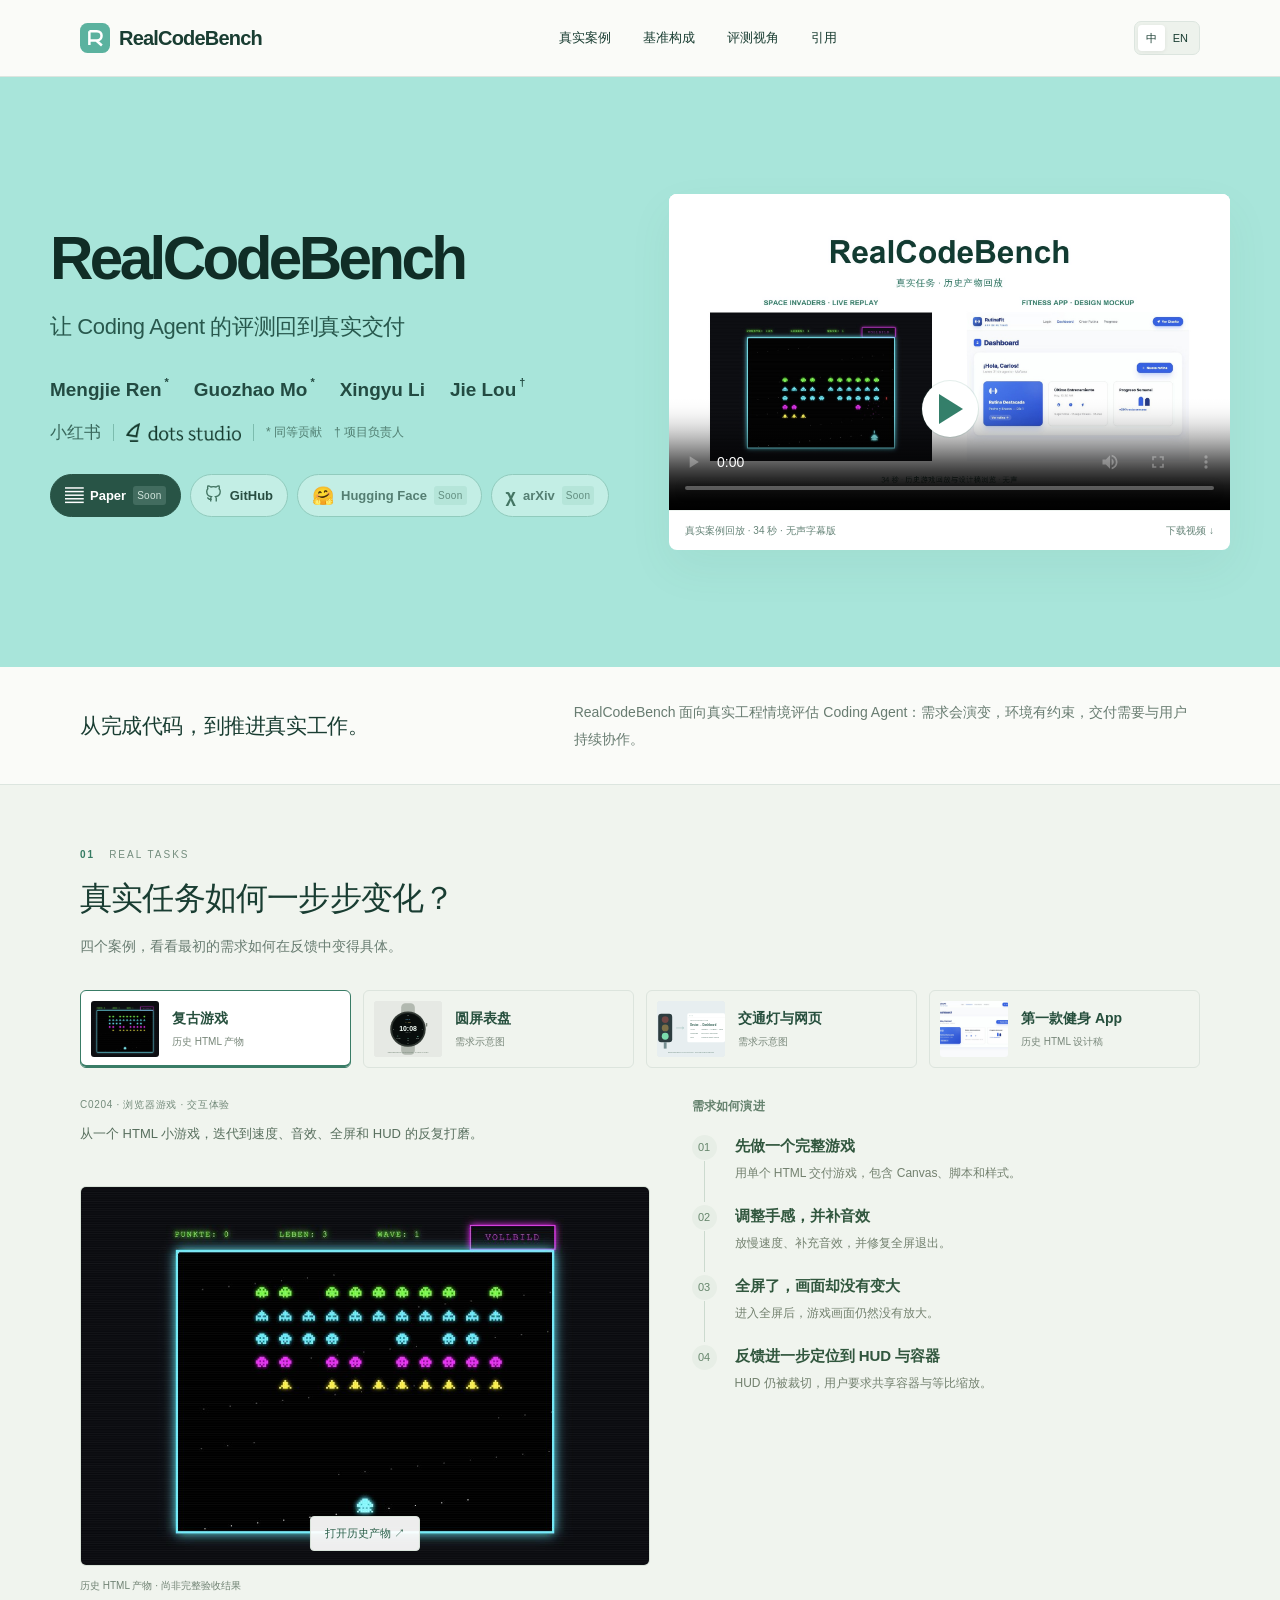
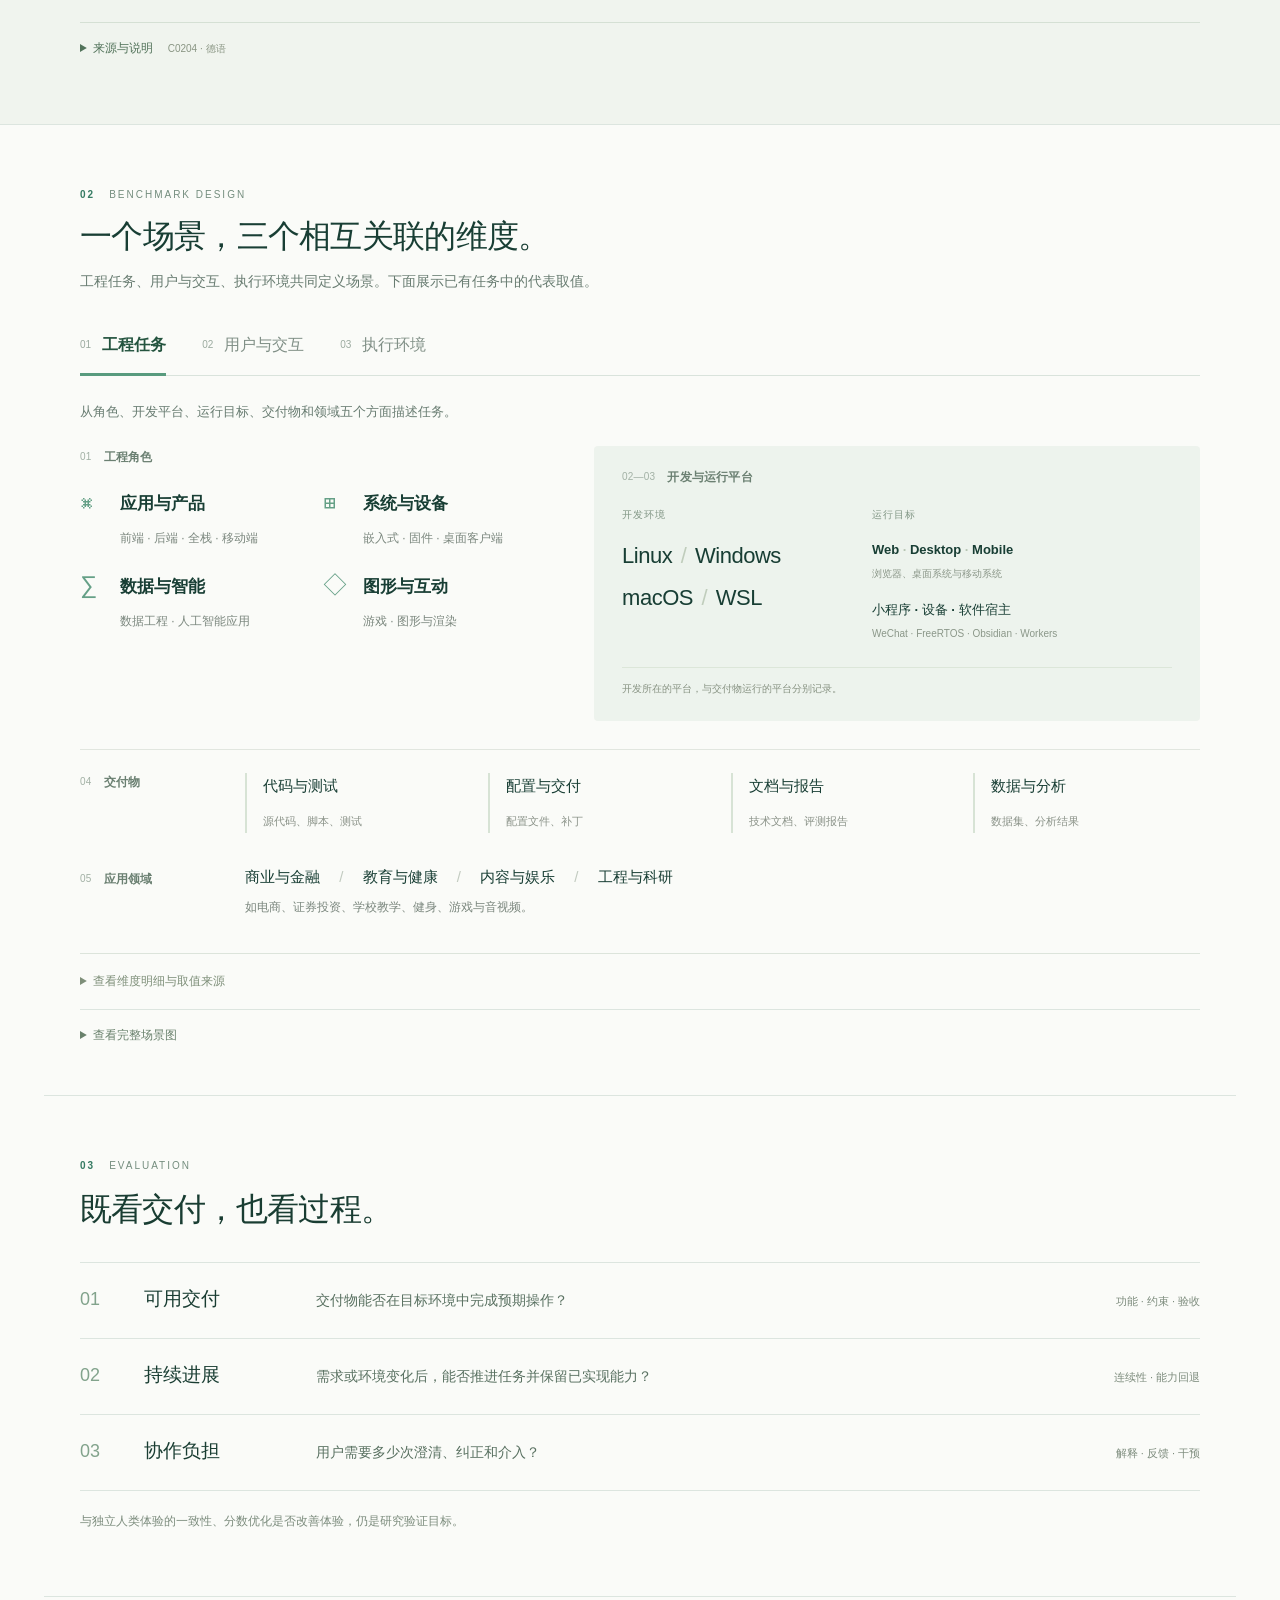
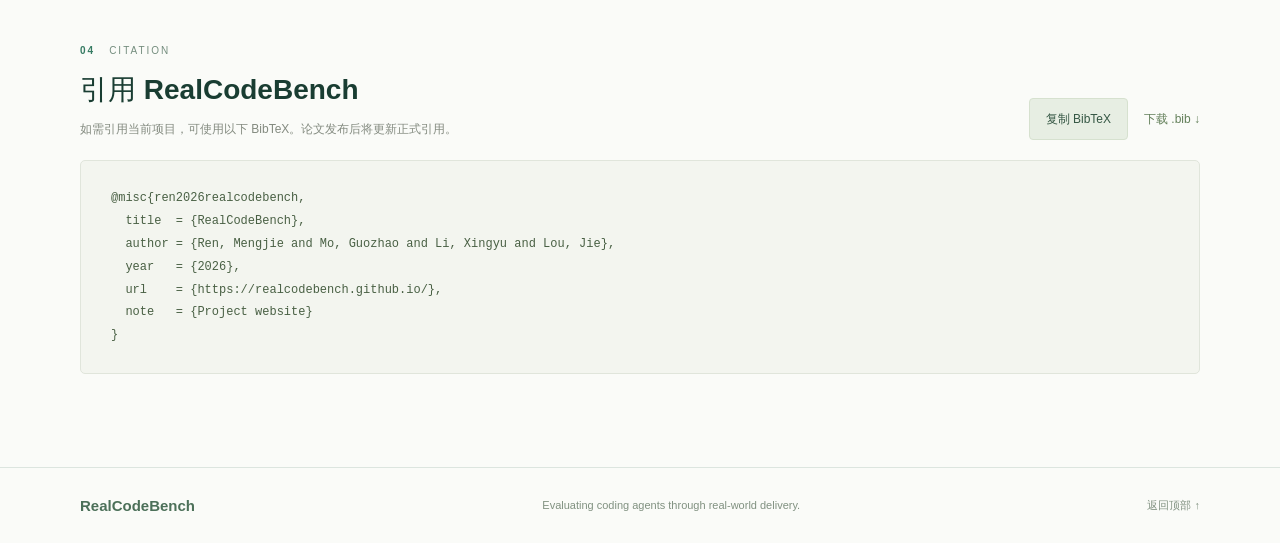
==== commit d43d9e95: "Streamline homepage into cases, benchmark design, evaluation and citation" ====
--- a/index.html
+++ b/index.html
@@ -6,15 +6,15 @@
   <meta name="description" content="RealCodeBench：在真实工程任务、多轮用户协作与执行环境中，评估 Coding Agent 的交付体验。">
   <title>RealCodeBench — 让评测回到真实交付</title>
   <link rel="icon" href="assets/favicon.svg" type="image/svg+xml">
-  <link rel="stylesheet" href="style.css?v=fb7ce120d2">
-  <link rel="stylesheet" href="hero.css?v=4710f8dd8b">
-  <link rel="stylesheet" href="cases.css?v=8345e7bfd5">
-  <link rel="stylesheet" href="dimensions.css?v=696f22f878">
-  <script src="cases-data.js?v=7abcfd2f45" defer></script>
-  <script src="cases.js?v=20a01c583c" defer></script>
-  <script src="dimensions-data.js?v=c6dde8786e" defer></script>
-  <script src="dimensions.js?v=5b4e43651e" defer></script>
-  <script src="app.js?v=5fa4502ccf" defer></script>
+  <link rel="stylesheet" href="style.css?v=529959b53f-compact">
+  <link rel="stylesheet" href="hero.css?v=4710f8dd8b-compact">
+  <link rel="stylesheet" href="cases.css?v=8a1656298f-compact">
+  <link rel="stylesheet" href="dimensions.css?v=98af2e5701-compact">
+  <script src="cases-data.js?v=7abcfd2f45-compact" defer></script>
+  <script src="cases.js?v=9a51a2f873-compact" defer></script>
+  <script src="dimensions-data.js?v=c6dde8786e-compact" defer></script>
+  <script src="dimensions.js?v=354fd9b5eb-compact" defer></script>
+  <script src="app.js?v=ac6eaac95c-compact" defer></script>
 </head>
 <body><div id="app"></div><dialog id="figure-dialog"><button class="close-dialog" aria-label="关闭 / Close">×</button><img alt="RealCodeBench framework" id="large-figure"></dialog></body>
 </html>
--- a/style.css
+++ b/style.css
@@ -1,6 +1,11 @@
-:root{--ink:#202036;--muted:#707080;--purple:#5b4cb0;--line:#e2e1e8;--paper:#fafaf8;--mint:#dceee7;--serif:Georgia,'Songti SC',serif;--sans:'DM Sans',-apple-system,BlinkMacSystemFont,'PingFang SC','Microsoft YaHei',sans-serif;--display:'Space Grotesk',var(--sans)}
-*{box-sizing:border-box}html{scroll-behavior:smooth;scroll-padding-top:95px}body{margin:0;background:var(--paper);color:var(--ink);font-family:var(--sans);font-size:16px;line-height:1.7}button,a,input{touch-action:manipulation}a{color:inherit;text-decoration:none}button{font:inherit;color:inherit;cursor:pointer}button:disabled{cursor:default}button:focus-visible,a:focus-visible,input:focus-visible,summary:focus-visible{outline:3px solid #9789ee;outline-offset:5px}button{border:0}h1,h2,h3,p{margin:0}h1,h2,h3{line-height:1.25}button,input{font-family:inherit}::selection{background:#ded7ff}img{max-width:100%;display:block}.wrap{max-width:1192px;margin:auto;padding-inline:36px}.skip{position:fixed;top:-60px;left:12px;background:white;padding:8px;z-index:50}.skip:focus{top:10px}.topbar{position:sticky;top:0;z-index:10;background:rgba(250,250,248,.95);border-bottom:1px solid var(--line);backdrop-filter:blur(12px)}.nav{height:76px;display:flex;align-items:center;justify-content:space-between;gap:24px}.brand{display:flex;align-items:center;gap:9px;font-family:var(--display);font-weight:700;font-size:20px;letter-spacing:-.8px;white-space:nowrap}.brand img{width:30px;height:30px}.nav-links{display:flex;gap:25px;font-size:13px;font-weight:500}.nav-links a:hover{color:var(--purple)}.lang{display:flex;background:#eeedf1;border:1px solid var(--line);padding:3px;border-radius:7px;flex-shrink:0}.lang button{font-size:11px;background:none;border-radius:4px;padding:4px 8px}.lang button[aria-pressed=true]{background:white;box-shadow:0 1px 4px #2221}.hero{background:#eeedf7;position:relative;overflow:hidden;border-bottom:1px solid #d9d5e9}.hero:after{content:'';position:absolute;width:430px;height:430px;border:1px solid #d6d1e7;border-radius:50%;top:-230px;right:-120px;pointer-events:none}.hero-inner{padding-top:80px;padding-bottom:72px;display:grid;grid-template-columns:1.06fr 1fr;gap:45px;align-items:center}.eyebrow{font-family:var(--display);font-size:11px;font-weight:600;letter-spacing:2px;text-transform:uppercase;color:var(--purple);display:flex;gap:9px;align-items:center}.dot{height:6px;width:6px;background:var(--purple);border-radius:50%}.hero h1{font-family:var(--display);font-size:clamp(36px,4.1vw,55px);letter-spacing:-2.5px;margin:21px 0 13px;line-height:1.12;white-space:nowrap}.hero h2{font-weight:500;font-size:31px;letter-spacing:-.8px;line-height:1.45}.hero h2 em{font-style:normal;color:var(--purple)}.hero-desc{font-size:14px;line-height:1.95;color:#646176;max-width:420px;margin:21px 0 25px}.actions{display:flex;gap:10px;flex-wrap:wrap}.btn{display:inline-flex;justify-content:center;align-items:center;gap:15px;border-radius:6px;padding:11px 19px;font-size:13px;font-weight:600;border:1px solid #cfcadb;background:transparent}.btn.primary{background:var(--ink);color:white;border-color:var(--ink)}.btn:hover{transform:translateY(-2px)}.hero-note{font-size:10px;letter-spacing:1px;color:#8b859b;margin-top:24px;font-family:var(--display)}.scenario{position:relative;transform:rotate(1.2deg);background:#fff;border:1px solid #d9d6e5;border-radius:10px;box-shadow:0 20px 55px #3a2c6b13;overflow:hidden}.window-top{height:39px;border-bottom:1px solid #eceaf1;display:flex;align-items:center;gap:5px;padding:0 15px;background:#fcfbff}.window-top i{display:block;width:6px;height:6px;border-radius:50%;background:#d7d3e1}.window-top span{margin:auto;font-family:monospace;font-size:10px;color:#9791a7;padding-right:25px}.scenario-main{padding:25px}.sc-label{font:10px var(--display);letter-spacing:1px;color:#9994a9;margin-bottom:12px}.sc-request{font-size:15px;line-height:1.7;padding:0 0 20px;border-bottom:1px solid var(--line)}.scenario-axes{display:grid;grid-template-columns:1fr 1fr 1fr;gap:10px;margin-top:19px}.axis{min-height:105px;padding:13px 10px;border-radius:5px;background:#f0edf8}.axis:nth-child(2){background:#e7f1ec}.axis:nth-child(3){background:#f9f0e1}.axis b{font:24px var(--display);display:block;margin-bottom:8px}.axis strong{display:block;font-size:12px;font-weight:500}.axis small{font-size:10px;color:#898294}.sc-flow{display:flex;justify-content:space-between;align-items:center;gap:8px;margin:20px 0;color:#9892a4;font-size:10px}.sc-flow span{border:1px solid #e9e6ef;padding:5px 8px;border-radius:20px;background:#fff;white-space:nowrap}.sc-bottom{display:flex;justify-content:space-between;align-items:center;padding:12px;background:#f7f7f7;border-radius:5px;font-size:10px}.sc-bottom b{font-weight:500;color:#5f806b}.definition-strip{display:grid;grid-template-columns:repeat(4,1fr);padding-top:30px;padding-bottom:30px;gap:24px;border-bottom:1px solid var(--line)}.definition-strip>div+div{border-left:1px solid var(--line);padding-left:24px}.definition-strip b{display:block;font:600 20px var(--display);letter-spacing:-.5px}.definition-strip span{display:block;color:var(--muted);font-size:11px;margin-top:7px}.section{padding-top:85px;padding-bottom:85px}.section+.section{border-top:1px solid var(--line)}.section-kicker{display:flex;align-items:center;gap:14px;font:500 10px var(--display);letter-spacing:2px;color:#888491;text-transform:uppercase;margin-bottom:17px}.section-kicker b{color:var(--purple);font-weight:500}.section h2{font-size:32px;font-weight:500;letter-spacing:-.8px;line-height:1.4}.section-intro{color:var(--muted);font-size:14px;max-width:680px;line-height:1.9;margin-top:16px}.motivation{display:grid;grid-template-columns:1fr 1fr;gap:80px;align-items:center}.motivation h2{max-width:420px}.motivation-art{padding:25px 20px 12px;border:1px solid var(--line);border-radius:8px;background:#fff}.motivation-art img{width:100%}.caption{font-size:10px;color:#8c8797;line-height:1.7;margin-top:12px;text-align:center}.pull-quote{font-family:var(--serif);font-size:22px;line-height:1.7;margin-top:24px;padding-left:18px;border-left:2px solid #c5bbde;color:#5a4e78}.showcase-bg{background:#f2f3f0;border-top:1px solid var(--line);border-bottom:1px solid var(--line)}.section-head{display:flex;justify-content:space-between;gap:24px;align-items:flex-end}.tag{display:inline-flex;padding:4px 10px;border:1px solid #dad8df;border-radius:20px;font-size:10px;white-space:nowrap;color:#767181}.demo{display:grid;grid-template-columns:.95fr 1.4fr;border:1px solid #dcded9;border-radius:9px;overflow:hidden;margin-top:32px;background:#fff}.demo-story{padding:30px;border-right:1px solid var(--line)}.demo-story h3{font-size:20px;margin:7px 0}.mini-label{color:#9993a2;letter-spacing:1.4px;font:10px var(--display)}.step-buttons{display:flex;margin:24px 0 22px;gap:7px}.step-buttons button{border:1px solid var(--line);padding:8px 12px;background:#fff;border-radius:5px;font-size:11px;flex:1}.step-buttons button[aria-pressed=true]{background:var(--ink);color:#fff;border-color:var(--ink)}.request-box{background:#f4f3f8;border-left:2px solid #9e91c2;border-radius:0 5px 5px 0;padding:16px;font-size:13px;line-height:1.9;min-height:133px}.step-caption{font-size:12px;color:var(--muted);margin:16px 0 22px;line-height:1.8}.criteria{padding-top:18px;border-top:1px solid var(--line)}.criteria strong{font-size:11px;letter-spacing:.7px}.criteria ul{list-style:none;padding:0;margin:9px 0 0}.criteria li{font-size:12px;color:#6e697a;margin:5px 0}.criteria li:before{content:'↳';color:#a79cbb;margin-right:8px}.demo-visual{background:#e3eae4;display:flex;flex-direction:column;justify-content:center;padding:35px}.calc-window{background:#fff;border:1px solid #d8ddd6;box-shadow:0 15px 35px #334a3410;border-radius:9px;overflow:hidden}.calc-top{display:flex;align-items:center;gap:5px;background:#f8f9f6;border-bottom:1px solid #eaede7;height:42px;padding:0 14px}.calc-top i{width:7px;height:7px;border-radius:50%;background:#d3d7d0}.calc-top span{font-size:11px;margin:auto;padding-right:25px;color:#7c8378}.calc-body{padding:20px 22px;min-height:210px}.calc-line{display:flex;justify-content:space-between;gap:14px;font-family:monospace;font-size:13px;line-height:3.5;border-bottom:1px solid #f2f3ef;color:#686f61}.calc-line span:first-child:before{content:attr(data-n);margin-right:18px;font-size:10px;color:#b5baaf}.calc-line b{color:#5f6e4e;font-weight:500;white-space:nowrap}.calc-footer{padding:11px 18px;display:flex;justify-content:space-between;background:#f9faf7;font-size:9px;color:#9aa28f}.demo-form{display:flex;margin-top:18px;gap:8px}.demo-form input{min-width:0;flex:1;border:1px solid #cbd4c7;border-radius:5px;padding:10px 12px;background:#f9fbf7;font-size:11px}.demo-form button{font-size:11px;border:1px solid #cbd4c7;border-radius:5px;background:#f9fbf7;padding:7px 13px}.demo-output{font-size:11px;color:#5d6d54;min-height:21px;margin-top:6px}.demo-disclaimer{font-size:10px;color:#7a8774;margin-top:17px;line-height:1.8}.framework-tabs{display:grid;grid-template-columns:repeat(3,1fr);gap:16px;margin:30px 0 20px}.framework-tabs button{text-align:left;border:1px solid var(--line);border-radius:7px;padding:22px;background:white;transition:background .2s}.framework-tabs button[aria-pressed=true]{background:#eeebf7;border-color:#b8abd4}.framework-tabs .axis-num{font:12px var(--display);color:#a598bd}.framework-tabs strong{display:block;font-size:16px;font-weight:500;margin:10px 0 6px}.framework-tabs small{font-size:12px;color:var(--muted);line-height:1.8;display:block}.framework-detail{display:flex;gap:25px;align-items:flex-start;min-height:95px;padding:18px 22px;background:#f0efed;border-radius:6px;font-size:12px;color:#706a7a;line-height:1.9}.framework-detail strong{color:var(--ink);font-size:12px;min-width:110px}.figure-box{display:block;width:100%;background:white;border:1px solid var(--line);border-radius:8px;padding:25px;margin-top:24px;text-align:left}.figure-box img{width:100%}.figure-footer{display:flex;justify-content:space-between;font-size:10px;color:#9992a4;margin-top:18px}.evaluation{display:grid;grid-template-columns:repeat(3,1fr);gap:30px;margin-top:35px}.eval-item{border-top:2px solid #c8bce0;padding-top:21px}.eval-item:nth-child(2){border-color:#b5d1be}.eval-item:nth-child(3){border-color:#decbaa}.eval-item .number{font:32px var(--display);color:#c8c3d1;margin-bottom:18px}.eval-item h3{font-size:19px;font-weight:500;margin-bottom:14px}.eval-item p{font-size:13px;color:var(--muted);line-height:1.9}.eval-item small{display:block;font-size:11px;color:#89818f;margin-top:15px}.method-note{margin-top:32px;border:1px solid var(--line);border-radius:6px;padding:16px 20px;font-size:12px;color:#81788c;line-height:1.9}.release{background:#242334;color:#f5f3fc;border-radius:10px;padding:38px;display:grid;grid-template-columns:1fr 1fr;gap:50px}.release h2{font-size:28px}.release p{font-size:13px;color:#aaa5bb;line-height:1.9;margin-top:15px}.release-label{color:#aba0d0;font:10px var(--display);letter-spacing:1.8px;margin-bottom:16px}.resource-row{display:flex;align-items:center;justify-content:space-between;gap:20px;border-bottom:1px solid #484454;padding:13px 0;font-size:13px}.resource-row:first-child{padding-top:0}.resource-row:last-child{border-bottom:0}.resource-row span:last-child{color:#aaa0bf;font-size:10px}.release-note{margin-top:14px;font-size:10px;color:#b8afc8}footer{border-top:1px solid var(--line);padding:30px 0;color:#98919f;font-size:11px}.footer-inner{display:flex;align-items:center;justify-content:space-between;gap:20px}.footer-brand{font:600 15px var(--display);color:#6e677b}.footer-inner p{font-size:10px}dialog{max-width:96vw;width:1500px;padding:45px 20px 20px;border:1px solid var(--line);border-radius:10px;background:#fff}dialog::backdrop{background:#1d183bc9;backdrop-filter:blur(4px)}.close-dialog{position:absolute;right:16px;top:8px;background:none;font-size:26px}.close-dialog:hover{color:var(--purple)}
-@media(min-width:1500px){.hero-inner{padding-top:100px;padding-bottom:95px}}@media(max-width:1000px){.nav-links{gap:15px;font-size:11px}.hero-inner{gap:25px}.hero h1{font-size:38px}.hero h2{font-size:27px}.scenario-main{padding:18px}.sc-flow{gap:4px}.sc-flow span{padding:4px 5px}.motivation{gap:35px}.demo-visual{padding:24px}.demo-story{padding:24px}.calc-line{font-size:11px}}@media(max-width:760px){.wrap{padding-inline:23px}.nav{height:65px;gap:12px}.brand{font-size:17px}.brand img{width:27px;height:27px}.nav-links{display:none}.hero-inner{grid-template-columns:1fr;gap:38px;padding-top:48px;padding-bottom:40px}.hero h1{font-size:clamp(30px,8.5vw,49px);letter-spacing:-1.8px}.hero h2{font-size:28px}.hero-desc{max-width:100%;font-size:14px}.hero-note{font-size:9px}.scenario{transform:none;max-width:500px;width:100%;margin:auto}.scenario-main{padding:23px}.sc-flow span{padding:5px 8px}.definition-strip{grid-template-columns:1fr 1fr;padding-top:25px;padding-bottom:25px;gap:23px}.definition-strip>div+div{padding-left:0;border:0}.definition-strip>div:nth-child(even){border-left:1px solid var(--line);padding-left:23px}.definition-strip b{font-size:18px}.section{padding-top:55px;padding-bottom:55px}.section h2{font-size:27px}.motivation{grid-template-columns:1fr;gap:27px}.motivation h2{max-width:100%}.motivation-art{padding:15px}.section-head{align-items:flex-start;flex-direction:column;gap:16px}.demo{grid-template-columns:1fr}.demo-story{border-right:0;border-bottom:1px solid var(--line)}.request-box{min-height:0}.demo-visual{padding:24px 19px}.calc-line{font-size:12px}.framework-tabs{grid-template-columns:1fr;gap:9px}.framework-tabs button{padding:15px 18px}.framework-tabs strong{margin:0 0 3px}.axis-num{float:right}.framework-detail{flex-direction:column;gap:7px;min-height:0}.figure-box{padding:12px}.evaluation{grid-template-columns:1fr;gap:25px}.eval-item{display:grid;grid-template-columns:42px 1fr;column-gap:15px;padding-top:18px}.eval-item .number{grid-row:1/4;font-size:26px}.eval-item small{grid-column:2}.eval-item h3{font-size:18px;margin-bottom:10px}.release{grid-template-columns:1fr;padding:27px;gap:25px}.footer-inner{align-items:flex-start;flex-wrap:wrap}.footer-inner p{order:3;width:100%}.figure-footer{font-size:9px}.calc-line span:first-child:before{margin-right:11px}}
-@media(prefers-reduced-motion:reduce){html{scroll-behavior:auto}*{transition:none!important}.btn:hover{transform:none}}
-
-.authors{margin-top:21px}.author-list{display:flex;flex-wrap:wrap;gap:8px 21px;font-size:14px;font-weight:500;line-height:1.8}.author-list>span{white-space:nowrap}.author-list sup{font-size:11px;color:var(--purple);margin-left:2px}.author-note{font-size:11px;color:#82798f;margin-top:7px;line-height:1.6}
+:root{--ink:#193d32;--muted:#687c71;--accent:#367b63;--line:#dce5df;--paper:#fafbf8;--mint:#eaf3ed;--sans:-apple-system,BlinkMacSystemFont,'PingFang SC','Microsoft YaHei',sans-serif;--display:var(--sans)}
+*{box-sizing:border-box}html{scroll-behavior:smooth;scroll-padding-top:90px}body{margin:0;background:var(--paper);color:var(--ink);font-family:var(--sans);font-size:16px;line-height:1.7}button,a,input{touch-action:manipulation}a{color:inherit;text-decoration:none}button{font:inherit;color:inherit;cursor:pointer;border:0}button:disabled{cursor:default}button:focus-visible,a:focus-visible,summary:focus-visible{outline:2px solid var(--accent);outline-offset:5px}h1,h2,h3,p{margin:0}h1,h2,h3{line-height:1.3}::selection{background:#cbe9da}img{max-width:100%;display:block}.wrap{max-width:1192px;margin:auto;padding-inline:36px}.skip{position:fixed;top:-60px;left:12px;background:white;padding:8px;z-index:50}.skip:focus{top:10px}
+.topbar{position:sticky;top:0;z-index:10;background:rgba(250,251,248,.95);border-bottom:1px solid var(--line);backdrop-filter:blur(12px)}.nav{height:76px;display:flex;align-items:center;justify-content:space-between;gap:24px}.brand{display:flex;align-items:center;gap:9px;font-weight:700;font-size:20px;letter-spacing:-.8px;white-space:nowrap}.brand img{width:30px;height:30px}.nav-links{display:flex;gap:32px;font-size:13px;font-weight:500}.nav-links a:hover{color:var(--accent)}.lang{display:flex;background:#edf2ec;border:1px solid var(--line);padding:3px;border-radius:7px;flex-shrink:0}.lang button{font-size:11px;background:none;border-radius:4px;padding:4px 8px}.lang button[aria-pressed=true]{background:white;box-shadow:0 1px 4px #2221}
+.hero{position:relative;overflow:hidden}.hero-inner{display:grid;align-items:center}.author-list{display:flex;flex-wrap:wrap}.author-list>span{white-space:nowrap}.project-intro{display:grid;grid-template-columns:.9fr 1.3fr;gap:60px;align-items:center;padding-top:32px;padding-bottom:32px}.project-intro strong{font-size:21px;font-weight:500;letter-spacing:-.4px;line-height:1.5}.project-intro p{font-size:14px;line-height:1.9;color:var(--muted)}
+.section{padding-top:64px;padding-bottom:64px}.section+.section{border-top:1px solid var(--line)}.section-kicker{display:flex;align-items:center;gap:14px;font:500 10px var(--display);letter-spacing:2px;color:#748d7e;text-transform:uppercase;margin-bottom:16px}.section-kicker b{color:var(--accent);font-weight:600}.section h2{font-size:32px;font-weight:550;letter-spacing:-.8px;line-height:1.4}.section-intro{color:var(--muted);font-size:14px;max-width:760px;line-height:1.9;margin-top:12px}.section-head{display:flex;justify-content:space-between;gap:24px;align-items:flex-end}.showcase-bg{background:#f0f4ee;border-block:1px solid var(--line)}
+.benchmark-section{padding-bottom:50px}.benchmark-section .dimensions-section{padding-top:0;padding-bottom:0}.benchmark-section .dimension-heading{margin-bottom:20px}.benchmark-section .dimension-heading h2{margin-bottom:12px;font-weight:550}.benchmark-section .dimension-heading p{margin:0}.dim-panel-intro{color:var(--muted);font-size:13px;line-height:1.9;margin:0 0 25px;max-width:850px}.framework-full{border-top:1px solid var(--line);padding-top:15px;margin-top:16px;color:#69816c;font-size:12px}.framework-full>summary{cursor:pointer;width:fit-content}.figure-box{display:block;width:100%;background:white;border:1px solid var(--line);border-radius:6px;padding:24px;margin-top:20px;text-align:left}.figure-box img{width:100%}.figure-footer{display:flex;justify-content:space-between;font-size:11px;color:#748878;margin-top:18px}
+.evaluation{display:flex;flex-direction:column;margin-top:30px}.eval-item{display:grid;grid-template-columns:42px 150px 1fr 190px;gap:22px;align-items:baseline;padding:24px 0;border-top:1px solid var(--line)}.eval-item:last-child{border-bottom:1px solid var(--line)}.eval-item .number{font:18px var(--display);color:#82a38c}.eval-item h3{font-size:19px;font-weight:550}.eval-item p{font-size:14px;color:#587060;line-height:1.85}.eval-item small{font-size:11px;color:#7d8c7d;text-align:right}.method-note{margin-top:20px;font-size:12px;color:#7c8c7d;line-height:1.8;max-width:900px}.citation-section{border-top:1px solid var(--line)}
+footer{border-top:1px solid var(--line);padding:28px 0;color:#809180;font-size:11px}.footer-inner{display:flex;align-items:center;justify-content:space-between;gap:20px}.footer-brand{font:600 15px var(--display);color:#4c7059}.footer-inner p{font-size:11px}dialog{max-width:96vw;width:1500px;max-height:94vh;overflow:auto;padding:45px 20px 20px;border:1px solid var(--line);border-radius:10px;background:#fff}dialog::backdrop{background:#173728ce;backdrop-filter:blur(4px)}.close-dialog{position:absolute;right:16px;top:8px;background:none;font-size:26px}.close-dialog:hover{color:var(--accent)}
+@media(max-width:1000px){.nav-links{gap:20px;font-size:12px}.project-intro{gap:35px}.eval-item{grid-template-columns:32px 135px 1fr;gap:18px}.eval-item small{grid-column:3;text-align:left;margin-top:-10px}}
+@media(max-width:760px){.wrap{padding-inline:23px}.nav{height:65px;gap:12px}.brand{font-size:17px}.brand img{width:27px;height:27px}.nav-links{display:none}.project-intro{grid-template-columns:1fr;gap:12px;padding-block:26px}.project-intro strong{font-size:20px}.project-intro p{font-size:13px}.section{padding-block:44px}.section h2{font-size:27px}.section-intro{font-size:13px}.section-head{align-items:flex-start;flex-direction:column;gap:16px}.dim-panel-intro{font-size:12px;margin-bottom:22px}.figure-box{padding:12px}.figure-footer{font-size:10px}.eval-item{grid-template-columns:28px 1fr;gap:10px 14px;padding:22px 0}.eval-item .number{grid-row:1/4}.eval-item h3{font-size:18px}.eval-item p,.eval-item small{grid-column:2;text-align:left}.eval-item p{font-size:13px}.eval-item small{margin:0}.method-note{font-size:11px}.footer-inner{align-items:flex-start;flex-wrap:wrap}.footer-inner p{order:3;width:100%}}
+@media(prefers-reduced-motion:reduce){html{scroll-behavior:auto}*{transition:none!important}}
--- a/cases.css
+++ b/cases.css
@@ -1,3 +1,4 @@
-.case-collection-note{font-size:12px;color:#758078;line-height:1.85;margin:22px 0}.real-case-grid{display:grid;grid-template-columns:repeat(4,1fr);gap:16px;margin:25px 0 30px}.real-case-card{padding:0;background:#fff;text-align:left;border:1px solid #d8dfd9;border-radius:9px;overflow:hidden;transition:border-color .15s,box-shadow .15s}.real-case-card:hover{border-color:#86b5a4}.real-case-card[aria-pressed=true]{border-color:#397c66;box-shadow:0 0 0 2px #397c6622}.case-card-image{position:relative;aspect-ratio:1.5;overflow:hidden;background:#e6eee8}.case-card-image img{width:100%;height:100%;object-fit:cover}.case-card-image>span{position:absolute;bottom:8px;left:8px;font-size:9px;background:#fffffff0;color:#456b5d;border:1px solid #e5ebe6;padding:2px 6px;border-radius:4px}.case-card-copy{padding:17px 15px}.case-card-meta{font:10px var(--display);letter-spacing:1px;color:#789082;margin-bottom:8px}.case-card-copy h3{font-size:16px;font-weight:600;line-height:1.5;min-height:48px}.case-card-copy p{font-size:10px;line-height:1.7;color:#7f8a81;margin:10px 0}.case-card-link{font-size:11px;color:#34745e}.case-explorer{background:#fff;border:1px solid #d8dfd9;border-radius:10px;overflow:hidden}.case-detail-heading{display:flex;align-items:flex-start;justify-content:space-between;gap:25px;padding:27px 30px;border-bottom:1px solid #e3e9e2}.case-id{font-size:10px;letter-spacing:1px;color:#56826f}.case-detail-heading h3{font-size:23px;font-weight:500;line-height:1.45;margin:8px 0}.case-detail-heading p{font-size:12px;line-height:1.9;color:#748176;max-width:720px}.case-detail-heading>a{font-size:10px;white-space:nowrap;color:#438269;margin-top:7px}.case-detail-columns{display:grid;grid-template-columns:.95fr 1.1fr}.case-evidence{padding:28px;border-right:1px solid #e3e9e2}.case-evidence-image{display:block;position:relative;padding:0;background:#e6eee8;border-radius:7px;overflow:hidden;width:100%;border:1px solid #e0e6df}.case-evidence-image img{width:100%;aspect-ratio:1.5;object-fit:cover}.case-evidence-image>span{position:absolute;bottom:12px;left:50%;transform:translateX(-50%);background:#fff;color:#285d47;border-radius:20px;box-shadow:0 2px 9px #152d2518;font-size:11px;padding:6px 15px;white-space:nowrap}.case-evidence-kind{font-size:10px;letter-spacing:.5px;color:#34745e;margin-top:18px;font-weight:600}.case-evidence-note{font-size:11px;color:#7e887e;line-height:1.9;margin-top:7px}.case-why{border-top:1px solid #e3e9e2;padding-top:19px;margin-top:22px}.case-why strong{font-size:12px;font-weight:600}.case-why p{font-size:12px;color:#778476;line-height:1.9;margin-top:8px}.case-conversation{padding:26px 28px}.case-conversation>h4{font-size:12px;margin:0 0 14px;font-weight:600}.case-milestones{display:flex;gap:6px;flex-wrap:wrap}.case-milestones button{font-size:0;padding:6px;background:#f3f6f2;border:1px solid #dfe6de;border-radius:5px}.case-milestones button span{font:12px var(--display);display:block;min-width:24px}.case-milestones button[aria-pressed=true]{background:#2c5f4c;color:#fff;border-color:#2c5f4c}.case-turn{margin-top:18px;padding:18px;background:#f2f6f1;border-radius:6px}.case-source{font-size:10px;color:#7e9584}.case-turn h4{font-size:17px;font-weight:500;line-height:1.5;margin:8px 0 12px}.case-translated{font-size:13px;line-height:1.9;color:#3b5546}.case-original{margin-top:14px}.case-original summary{cursor:pointer;font-size:11px;color:#6f8d78;list-style-position:outside;margin-left:14px}.case-original blockquote{margin:12px 0 0;padding-left:12px;border-left:2px solid #c4d8c8;font-size:12px;line-height:1.8;color:#657a69;overflow-wrap:anywhere}.case-turn-focus{font-size:11px;color:#6e8674;border-top:1px solid #dce5d9;padding-top:12px;margin-top:14px;line-height:1.8}.case-checks{margin-top:20px}.case-checks h4{font-size:11px;line-height:1.8;font-weight:500;margin:0}.case-checks ul{padding-left:17px;margin:8px 0 0;font-size:11px;line-height:1.9;color:#778476}.case-record{background:#ebf0e9;padding:18px 29px;display:flex;gap:22px;font-size:12px;line-height:1.9;color:#65795f}.case-record strong{white-space:nowrap;font-size:11px;font-weight:600;color:#3a5f44}.calculator-details{margin-top:28px;border:1px solid #d8dfd9;border-radius:8px;background:#ffffff70;padding:19px 22px}.calculator-details>summary{cursor:pointer;font-size:13px;color:#637c6b}.calculator-details .demo{margin-top:22px}.case-preview-dialog{padding:0;width:min(1280px,96vw);height:min(850px,94vh);max-height:94vh;overflow:hidden}.case-preview-top{display:flex;justify-content:space-between;align-items:center;padding:13px 20px;border-bottom:1px solid #dfe6df;gap:20px}.case-preview-name{font-size:14px;font-weight:500}.case-preview-close{font-size:27px;line-height:1;background:none;padding:0 5px}.case-preview-context{font-size:11px;color:#788576;padding:9px 20px;background:#f1f5ef;line-height:1.7;margin:0}.case-preview-body{height:calc(100% - 100px);overflow:auto;background:#eef3ed}.case-preview-body iframe{display:block;width:100%;height:100%;border:0;min-width:740px}.case-preview-body>img{width:100%;height:100%;object-fit:contain}.case-preview-dialog::backdrop{background:#13291ed4}
-@media(max-width:1000px){.real-case-grid{grid-template-columns:repeat(2,1fr)}.case-card-copy h3{min-height:0}.case-detail-columns{grid-template-columns:1fr 1.1fr}.case-evidence,.case-conversation{padding:21px}.case-detail-heading{padding:22px}.case-detail-heading h3{font-size:21px}.case-record{flex-direction:column;gap:5px}.case-detail-heading>a{white-space:normal}}
-@media(max-width:760px){.real-case-grid{gap:10px}.case-card-copy{padding:12px}.case-card-copy h3{font-size:14px;min-height:42px}.case-card-copy p{font-size:9px}.case-card-image>span{font-size:8px;left:5px;bottom:5px;padding:2px 4px}.case-card-meta{font-size:9px;letter-spacing:.3px}.case-detail-heading{display:block;padding:20px}.case-detail-heading>a{display:inline-block;margin-top:12px}.case-detail-heading h3{font-size:20px}.case-detail-columns{grid-template-columns:1fr}.case-evidence{border-right:0;border-bottom:1px solid #e3e9e2;padding:20px}.case-why{margin-top:16px;padding-top:14px}.case-conversation{padding:20px}.case-record{padding:17px 20px}.calculator-details{padding:16px}.case-preview-name{font-size:12px}.case-preview-context{font-size:10px}.case-preview-body{height:calc(100% - 120px)}}
+.real-case-grid{display:grid;grid-template-columns:repeat(4,1fr);gap:12px;margin:30px 0 28px}.real-case-card{display:flex;align-items:center;gap:13px;min-width:0;padding:10px;background:transparent;text-align:left;border:1px solid #dce4dd;border-radius:6px;transition:background .15s,border-color .15s}.real-case-card:hover{background:#ffffffa0;border-color:#86b5a4}.real-case-card[aria-pressed=true]{background:#fff;border-color:#397c66;box-shadow:inset 0 -2px #397c66}.case-card-image{display:block;flex:0 0 68px;height:56px;overflow:hidden;border-radius:3px;background:#e6eee8}.case-card-image img{width:100%;height:100%;object-fit:cover}.case-card-copy{display:block;min-width:0}.case-card-copy strong{display:block;font-size:14px;font-weight:600;line-height:1.45;color:#264f3d}.case-card-copy>span{display:block;margin-top:5px;font-size:10px;line-height:1.5;color:#78877a}.case-explorer{padding:0;background:transparent}.case-detail-columns{display:grid;grid-template-columns:1.12fr 1fr;gap:42px;align-items:start}.case-evidence{margin:0;min-width:0}.case-id{font-size:10px;letter-spacing:.7px;color:#748b7b}.case-lead{font-size:13px;line-height:1.8;color:#586f5e;margin:9px 0 17px;min-height:47px}.case-evidence-image{display:block;position:relative;padding:0;background:#e8eee8;border-radius:6px;overflow:hidden;width:100%;border:1px solid #d8e2d7}.case-evidence-image img{display:block;width:100%;aspect-ratio:1.5;object-fit:contain}.case-evidence-image>span{position:absolute;bottom:14px;left:50%;transform:translateX(-50%);background:#ffffffed;color:#285d47;border:1px solid #dae5dc;border-radius:4px;font-size:11px;padding:7px 14px;white-space:nowrap}.case-evidence-image:hover>span{background:#fff;border-color:#7da58b}.case-evidence-kind{font-size:10px;line-height:1.8;color:#718374;margin-top:11px}.case-conversation{padding-top:1px;min-width:0}.case-conversation>h3{font-size:12px;line-height:1.5;font-weight:600;margin:0 0 20px;color:#65826e;letter-spacing:.2px}.case-timeline{list-style:none;margin:0;padding:0}.case-timeline li{display:grid;grid-template-columns:28px 1fr;gap:15px;position:relative;padding:0 0 20px}.case-timeline li:not(:last-child):before{content:'';position:absolute;left:12px;top:26px;bottom:3px;border-left:1px solid #ccdacf}.case-timeline li:last-child{padding-bottom:0}.case-step-number{font-size:11px;line-height:24px;text-align:center;color:#66866c;background:#e7eee6;border-radius:50%;width:25px;height:25px}.case-timeline h4{font-size:15px;font-weight:600;line-height:1.5;margin:0 0 6px;color:#31573e}.case-timeline p{font-size:12px;line-height:1.8;color:#73816f;margin:0}.case-sources{margin-top:27px;border-top:1px solid #d5e0d4;padding-top:15px;font-size:12px;color:#6d806d}.case-sources>summary{cursor:pointer;width:fit-content;font-size:12px;color:#52735a;line-height:1.8}.case-sources>summary span{font-size:10px;color:#899583;margin-left:15px}.case-source-intro{display:flex;gap:35px;justify-content:space-between;align-items:flex-start;margin:20px 0 25px;font-size:11px;line-height:1.8}.case-source-intro p{max-width:650px;color:#80907b}.case-source-intro a{white-space:nowrap;color:#416e4c;border-bottom:1px solid #b9cdb7}.case-source-columns{display:grid;grid-template-columns:.9fr 1.1fr;gap:45px}.case-source-block{margin-bottom:24px}.case-source-block h4,.case-originals>h4{font-size:12px;font-weight:600;line-height:1.5;color:#4b6a51;margin:0 0 10px}.case-source-block p,.case-source-block li,.case-originals p,.case-originals blockquote{font-size:12px;line-height:1.9;color:#788574}.case-source-block ul{padding-left:18px;margin:0}.case-originals article{padding:0 0 20px;margin:0 0 20px;border-bottom:1px solid #dce4d8}.case-originals article:last-child{margin-bottom:0;border:0}.case-originals article>span{font-size:10px;color:#8b9983}.case-originals blockquote{padding-left:12px;border-left:2px solid #c4d8c3;margin:9px 0 10px;overflow-wrap:anywhere}.case-originals p{margin:0}.case-preview-dialog{padding:0;width:min(1280px,96vw);height:min(850px,94vh);max-height:94vh;overflow:hidden}.case-preview-top{display:flex;justify-content:space-between;align-items:center;padding:13px 20px;border-bottom:1px solid #dfe6df;gap:20px}.case-preview-name{font-size:14px;font-weight:500}.case-preview-close{font-size:27px;line-height:1;background:none;padding:0 5px}.case-preview-context{font-size:11px;color:#788576;padding:9px 20px;background:#f1f5ef;line-height:1.7;margin:0}.case-preview-body{height:calc(100% - 100px);overflow:auto;background:#eef3ed}.case-preview-body iframe{display:block;width:100%;height:100%;border:0;min-width:740px}.case-preview-body>img{width:100%;height:100%;object-fit:contain}.case-preview-dialog::backdrop{background:#13291ed4}
+@media(max-width:1050px){.case-card-image{flex-basis:52px;height:48px}.real-case-card{gap:9px;padding:9px}.case-card-copy strong{font-size:12px}.case-card-copy>span{font-size:9px}.case-detail-columns{gap:28px}.case-timeline h4{font-size:14px}.case-timeline li{gap:11px;padding-bottom:16px}.case-lead{font-size:12px}.case-source-columns{gap:28px}}
+@media(max-width:760px){.real-case-grid{grid-template-columns:repeat(2,1fr);gap:9px;margin:23px 0 25px}.real-case-card{min-height:74px}.case-card-image{flex-basis:50px;height:47px}.case-card-copy strong{font-size:12px}.case-card-copy>span{font-size:9px}.case-detail-columns{grid-template-columns:1fr;gap:27px}.case-lead{min-height:0;margin-bottom:15px;font-size:13px}.case-evidence-kind{font-size:10px}.case-conversation>h3{margin-bottom:17px}.case-timeline h4{font-size:15px}.case-timeline p{font-size:12px}.case-timeline li{padding-bottom:20px}.case-sources{margin-top:24px}.case-source-intro{display:block;margin-bottom:22px}.case-source-intro a{display:inline-block;margin-top:12px}.case-source-columns{grid-template-columns:1fr;gap:7px}.case-preview-name{font-size:12px}.case-preview-context{font-size:10px}.case-preview-body{height:calc(100% - 120px)}}
+@media(prefers-reduced-motion:reduce){.real-case-card{transition:none}}
--- a/dimensions.css
+++ b/dimensions.css
@@ -1,6 +1,8 @@
-.dimensions-section{padding-top:56px;padding-bottom:44px;scroll-margin-top:88px;color:#183e34}.dimension-heading{display:flex;justify-content:space-between;align-items:flex-end;gap:24px;margin-bottom:28px}.dimension-eyebrow{font-size:10px;letter-spacing:1.7px;color:#5c8a78;font-weight:700;margin-bottom:12px}.dimension-heading h2{font-size:32px;line-height:1.3;letter-spacing:-.7px;margin:0 0 12px}.dimension-heading p:not(.dimension-eyebrow){font-size:14px;line-height:1.8;color:#728179}.dimension-heading>a{font-size:12px;white-space:nowrap;color:#4d7c68;padding-bottom:5px}.dimension-tabs{display:flex;gap:36px;border-bottom:1px solid #d9e3dc;margin-bottom:0}.dimension-tabs button{position:relative;background:transparent;padding:17px 0;color:#819087;font-size:16px;display:flex;gap:11px;align-items:center;border-radius:0}.dimension-tabs button>span{font-size:10px;font-weight:500;color:#9baa9f}.dimension-tabs button[aria-selected=true]{color:#24543f;font-weight:650}.dimension-tabs button[aria-selected=true]:after{content:'';position:absolute;height:3px;background:#589b7e;bottom:-1px;left:0;right:0}.dimension-panel{padding:32px 0 10px;outline-offset:5px}.dim-label{font-size:12px;font-weight:600;letter-spacing:.2px;color:#6b8072;margin:0 0 24px;display:flex;gap:12px}.dim-label>span{color:#a2b1a5;font-size:10px;font-weight:400}.dim-engineering{display:grid;grid-template-columns:1fr 1.3fr;gap:28px 48px}.dim-role-list{display:grid;grid-template-columns:1fr 1fr;gap:24px 20px}.dim-role-list>div{display:flex;gap:12px;align-items:flex-start}.dim-role-mark{font-size:24px;line-height:1;color:#65a087;width:28px;flex-shrink:0}.dim-role-list h4{font-size:17px;font-weight:600;margin:0 0 8px}.dim-role-list p,.dim-small{font-size:12px;line-height:1.9;color:#7b877e;margin:0}.dim-platforms{background:#edf3ed;padding:24px 28px;border-radius:4px;margin-top:-4px}.dim-platforms .dim-label{margin-bottom:20px}.dim-platform-pair{display:grid;grid-template-columns:.85fr 1.15fr;gap:28px}.dim-platform-caption,.dim-caption{display:block;font-size:10px;letter-spacing:1px;color:#809584;margin-bottom:12px}.dim-platform-name{font-size:22px;font-weight:500;line-height:1.9;letter-spacing:-.5px;margin:0}.dim-platform-name span{color:#c0cdbc;margin-inline:3px}.dim-runtime-list strong{font-size:13px;font-weight:550;line-height:1.8}.dim-runtime-list strong span{color:#b7c5b3}.dim-runtime-list p{font-size:10px;line-height:1.8;color:#8b9789;margin:3px 0 12px}.dim-platform-note{border-top:1px solid #dce6d9;margin:12px 0 0;padding-top:12px;font-size:10px;color:#879282;line-height:1.7}.dim-deliverables{grid-column:1/-1;padding-top:23px;border-top:1px solid #e1e6df;display:grid;grid-template-columns:145px 1fr;gap:20px}.dim-deliverables .dim-label{padding-top:2px;margin:0}.dim-output-line{display:grid;grid-template-columns:repeat(4,1fr);gap:16px}.dim-output-line>div{border-left:2px solid #d7e3d5;padding-left:16px}.dim-output-line strong{display:block;font-size:15px;font-weight:550;margin-bottom:7px}.dim-output-line span{font-size:11px;color:#8a9288;line-height:1.8}.dim-domains{grid-column:1/-1;display:grid;grid-template-columns:145px 1fr;column-gap:20px;align-items:baseline}.dim-domains .dim-label{margin:0}.dim-domain-line{font-size:15px;line-height:2.1;margin:0}.dim-domain-line>span{color:#c2cbc0;margin:0 15px;font-weight:300}.dim-domains .dim-small{grid-column:2;margin-top:4px}.dim-user{display:grid;grid-template-columns:.8fr 1.2fr;gap:60px}.dim-language{padding:20px 30px 10px 0;border-right:1px solid #dfe6de}.dim-language-number{font-size:94px;line-height:1.2;font-weight:550;letter-spacing:-6px;color:#76a490;margin:10px 0 22px}.dim-language-number>span{font-size:13px;letter-spacing:0;margin-left:18px;color:#6e8274;font-weight:400}.dim-language-type{display:flex;flex-wrap:wrap;gap:14px 22px;margin:0 0 25px}.dim-language-type span{font-size:19px;color:#4c6b59}.dim-conversation blockquote{font-size:27px;line-height:1.65;font-weight:500;letter-spacing:-.4px;margin:8px 0;color:#305c48}.dim-quote-source{font-size:10px;color:#9aa694;margin:0 0 24px}.dim-conversation dl{margin:0}.dim-conversation dl>div{display:grid;grid-template-columns:100px 1fr;gap:14px;margin-top:12px;font-size:12px;line-height:1.7}.dim-conversation dt{color:#54715f}.dim-conversation dd{margin:0;color:#87917f}.dim-dialogue{display:flex;flex-wrap:wrap;gap:12px;margin-top:25px;padding-top:18px;border-top:1px solid #e2e7dd;font-size:12px;color:#56745e}.dim-dialogue i{color:#b4c3ad}.dim-dialogue small{font-size:10px;width:100%;color:#9aa58f}.dim-env-diagram{display:grid;grid-template-columns:1fr 100px 1fr;align-items:center;max-width:860px;margin:0 auto 28px}.dim-env-node{padding:24px;background:#f0f4ec;border:1px solid #dfe8d7;border-radius:5px}.dim-env-node h3{font-size:18px;margin:0 0 8px;font-weight:550}.dim-env-node p,.dim-env-node small{font-size:12px;line-height:1.8;color:#86957d;margin:0}.dim-env-work{min-height:225px;display:flex;flex-direction:column;justify-content:center;padding-left:38px}.dim-node-symbol{font-size:28px;color:#7c9d6f;display:block;margin-bottom:14px}.dim-env-side{display:grid;gap:14px}.dim-env-side .dim-env-node{position:relative;padding-left:65px}.dim-env-side .dim-node-symbol{position:absolute;left:23px;top:26px;font-size:23px}.dim-env-connector{display:flex;align-items:center;color:#a0b393}.dim-env-connector span{height:1px;flex:1;background:#c6d5bd}.dim-env-connector b{font-weight:400;padding:0 12px;font-size:22px}.dim-env-events{border-top:1px solid #dfe7d8;padding-top:25px;display:grid;grid-template-columns:1fr 1.5fr;gap:35px}.dim-env-events h3{font-size:20px;font-weight:500;margin:0}.dim-event-line{display:grid;grid-template-columns:repeat(4,1fr);gap:15px}.dim-event-line>div{border-top:1px solid #8ea57e;padding-top:12px}.dim-event-line span{display:block;font-size:10px;color:#9aab8f;margin-bottom:8px}.dim-event-line strong{font-size:12px;font-weight:500;line-height:1.8;color:#627b52}.dim-schematic-note{margin-top:22px;font-size:10px}.dim-source-details{border-top:1px solid #dce4db;margin-top:28px;padding-top:16px;font-size:11px;color:#8c9889;line-height:1.9}.dim-source-details>summary{cursor:pointer;width:fit-content;color:#7e8f79}.dim-source-details>p{max-width:900px;margin:14px 0}.dim-source-details>a{color:#467453;border-bottom:1px solid #b8cbb0}.dim-detail-grid{display:grid;grid-template-columns:repeat(3,1fr);gap:30px;margin-top:24px}.dim-detail-group h4{font-size:14px;color:#4c6e53;margin:0 0 10px}.dim-detail-group details{padding:10px 0;border-bottom:1px solid #e4e9e0}.dim-detail-group summary{cursor:pointer;color:#638266}.dim-raw-values{max-height:230px;overflow:auto;margin-top:10px;overflow-wrap:anywhere;color:#718368}.dimensions-section button:focus-visible,.dimensions-section summary:focus-visible,.dimensions-section a:focus-visible{outline:2px solid #4d8668;outline-offset:5px}
-.citation-section{padding-top:10px;padding-bottom:65px;scroll-margin-top:90px}.citation-heading{display:flex;justify-content:space-between;align-items:end;gap:20px;margin-bottom:20px}.citation-heading h2{font-size:28px;margin:0 0 10px}.citation-heading p{font-size:12px;color:#848b80;margin:0;line-height:1.8}.citation-actions{display:flex;align-items:center;gap:16px;flex-shrink:0;font-size:12px}.citation-actions button{padding:10px 16px;background:#e7eee3;color:#355744;border:1px solid #d6e1cf;border-radius:4px}.citation-actions a{color:#64805b}.citation-code{padding:26px 30px;border:1px solid #e0e5db;background:#f3f5ef;border-radius:5px;margin:0;overflow-x:auto;font-size:12px;line-height:1.9;color:#496044;tab-size:2}.citation-code code{font-family:ui-monospace,SFMono-Regular,Consolas,monospace}
+.dimensions-section{padding-top:56px;padding-bottom:44px;scroll-margin-top:88px;color:#183e34}.dimension-heading{display:flex;justify-content:space-between;align-items:flex-end;gap:24px;margin-bottom:28px}.dimension-eyebrow{font-size:10px;letter-spacing:1.7px;color:#5c8a78;font-weight:700;margin-bottom:12px}.dimension-heading h2{font-size:32px;line-height:1.3;letter-spacing:-.7px;margin:0 0 12px}.dimension-heading p:not(.dimension-eyebrow){font-size:14px;line-height:1.8;color:#728179}.dimension-heading>a{font-size:12px;white-space:nowrap;color:#4d7c68;padding-bottom:5px}.dimension-tabs{display:flex;gap:36px;border-bottom:1px solid #d9e3dc;margin-bottom:0}.dimension-tabs button{position:relative;background:transparent;padding:17px 0;color:#819087;font-size:16px;display:flex;gap:11px;align-items:center;border-radius:0}.dimension-tabs button>span{font-size:10px;font-weight:500;color:#9baa9f}.dimension-tabs button[aria-selected=true]{color:#24543f;font-weight:650}.dimension-tabs button[aria-selected=true]:after{content:'';position:absolute;height:3px;background:#589b7e;bottom:-1px;left:0;right:0}.dimension-panel{padding:32px 0 10px;outline-offset:5px}.dim-label{font-size:12px;font-weight:600;letter-spacing:.2px;color:#6b8072;margin:0 0 24px;display:flex;gap:12px}.dim-label>span{color:#a2b1a5;font-size:10px;font-weight:400}.dim-engineering{display:grid;grid-template-columns:1fr 1.3fr;gap:28px 48px}.dim-role-list{display:grid;grid-template-columns:1fr 1fr;gap:24px 20px}.dim-role-list>div{display:flex;gap:12px;align-items:flex-start}.dim-role-mark{font-size:24px;line-height:1;color:#65a087;width:28px;flex-shrink:0}.dim-role-list h4{font-size:17px;font-weight:600;margin:0 0 8px}.dim-role-list p,.dim-small{font-size:12px;line-height:1.9;color:#7b877e;margin:0}.dim-platforms{background:#edf3ed;padding:24px 28px;border-radius:4px;margin-top:-4px}.dim-platforms .dim-label{margin-bottom:20px}.dim-platform-pair{display:grid;grid-template-columns:.85fr 1.15fr;gap:28px}.dim-platform-caption,.dim-caption{display:block;font-size:10px;letter-spacing:1px;color:#809584;margin-bottom:12px}.dim-platform-name{font-size:22px;font-weight:500;line-height:1.9;letter-spacing:-.5px;margin:0}.dim-platform-name span{color:#c0cdbc;margin-inline:3px}.dim-runtime-list strong{font-size:13px;font-weight:550;line-height:1.8}.dim-runtime-list strong span{color:#b7c5b3}.dim-runtime-list p{font-size:10px;line-height:1.8;color:#8b9789;margin:3px 0 12px}.dim-platform-note{border-top:1px solid #dce6d9;margin:12px 0 0;padding-top:12px;font-size:10px;color:#879282;line-height:1.7}.dim-deliverables{grid-column:1/-1;padding-top:23px;border-top:1px solid #e1e6df;display:grid;grid-template-columns:145px 1fr;gap:20px}.dim-deliverables .dim-label{padding-top:2px;margin:0}.dim-output-line{display:grid;grid-template-columns:repeat(4,1fr);gap:16px}.dim-output-line>div{border-left:2px solid #d7e3d5;padding-left:16px}.dim-output-line strong{display:block;font-size:15px;font-weight:550;margin-bottom:7px}.dim-output-line span{font-size:11px;color:#8a9288;line-height:1.8}.dim-domains{grid-column:1/-1;display:grid;grid-template-columns:145px 1fr;column-gap:20px;align-items:baseline}.dim-domains .dim-label{margin:0}.dim-domain-line{font-size:15px;line-height:2.1;margin:0}.dim-domain-line>span{color:#c2cbc0;margin:0 15px;font-weight:300}.dim-domains .dim-small{grid-column:2;margin-top:4px}.dim-user{display:grid;grid-template-columns:.8fr 1.2fr;gap:60px}.dim-language{padding:20px 30px 10px 0;border-right:1px solid #dfe6de}.dim-language-number{font-size:94px;line-height:1.2;font-weight:550;letter-spacing:-6px;color:#76a490;margin:10px 0 22px}.dim-language-number>span{font-size:13px;letter-spacing:0;margin-left:18px;color:#6e8274;font-weight:400}.dim-language-type{display:flex;flex-wrap:wrap;gap:14px 22px;margin:0 0 25px}.dim-language-type span{font-size:19px;color:#4c6b59}.dim-conversation blockquote{font-size:27px;line-height:1.65;font-weight:500;letter-spacing:-.4px;margin:8px 0;color:#305c48}.dim-quote-source{font-size:10px;color:#9aa694;margin:0 0 24px}.dim-conversation dl{margin:0}.dim-conversation dl>div{display:grid;grid-template-columns:100px 1fr;gap:14px;margin-top:12px;font-size:12px;line-height:1.7}.dim-conversation dt{color:#54715f}.dim-conversation dd{margin:0;color:#87917f}.dim-dialogue{display:flex;flex-wrap:wrap;gap:12px;margin-top:25px;padding-top:18px;border-top:1px solid #e2e7dd;font-size:12px;color:#56745e}.dim-dialogue i{color:#b4c3ad}.dim-dialogue small{font-size:10px;width:100%;color:#9aa58f}.dim-env-diagram{display:grid;grid-template-columns:1fr 100px 1fr;align-items:center;max-width:860px;margin:0 auto 28px}.dim-env-node{padding:24px;background:#f0f4ec;border:1px solid #dfe8d7;border-radius:5px}.dim-env-node h3{font-size:18px;margin:0 0 8px;font-weight:550}.dim-env-node p,.dim-env-node small{font-size:12px;line-height:1.8;color:#86957d;margin:0}.dim-env-work{min-height:225px;display:flex;flex-direction:column;justify-content:center;padding-left:38px}.dim-node-symbol{font-size:28px;color:#7c9d6f;display:block;margin-bottom:14px}.dim-env-side{display:grid;gap:14px}.dim-env-side .dim-env-node{position:relative;padding-left:65px}.dim-env-side .dim-node-symbol{position:absolute;left:23px;top:26px;font-size:23px}.dim-env-connector{display:flex;align-items:center;color:#a0b393}.dim-env-connector span{height:1px;flex:1;background:#c6d5bd}.dim-env-connector b{font-weight:400;padding:0 12px;font-size:22px}.dim-env-events{border-top:1px solid #dfe7d8;padding-top:25px;display:grid;grid-template-columns:1fr 1.5fr;gap:35px}.dim-env-events h3{font-size:20px;font-weight:500;margin:0}.dim-event-line{display:grid;grid-template-columns:repeat(4,1fr);gap:15px}.dim-event-line>div{border-top:1px solid #8ea57e;padding-top:12px}.dim-event-line span{display:block;font-size:10px;color:#9aab8f;margin-bottom:8px}.dim-event-line strong{font-size:12px;font-weight:500;line-height:1.8;color:#627b52}.dim-schematic-note{margin-top:22px;font-size:10px}.dim-source-details{border-top:1px solid #dce4db;margin-top:28px;padding-top:16px;font-size:12px;color:#69816c;line-height:1.9}.dim-source-details>summary{cursor:pointer;width:fit-content;color:#7e8f79}.dim-source-details>p{max-width:900px;margin:14px 0}.dim-source-details>a{color:#467453;border-bottom:1px solid #b8cbb0}.dim-detail-grid{display:grid;grid-template-columns:repeat(3,1fr);gap:30px;margin-top:24px}.dim-detail-group h4{font-size:14px;color:#4c6e53;margin:0 0 10px}.dim-detail-group details{padding:10px 0;border-bottom:1px solid #e4e9e0}.dim-detail-group summary{cursor:pointer;color:#638266}.dim-raw-values{max-height:230px;overflow:auto;margin-top:10px;overflow-wrap:anywhere;color:#718368}.dimensions-section button:focus-visible,.dimensions-section summary:focus-visible,.dimensions-section a:focus-visible{outline:2px solid #4d8668;outline-offset:5px}
+.citation-section{padding-top:48px;padding-bottom:65px;scroll-margin-top:90px}.citation-heading{display:flex;justify-content:space-between;align-items:end;gap:20px;margin-bottom:20px}.citation-heading h2{font-size:28px;margin:0 0 10px}.citation-heading p{font-size:12px;color:#848b80;margin:0;line-height:1.8}.citation-actions{display:flex;align-items:center;gap:16px;flex-shrink:0;font-size:12px}.citation-actions button{padding:10px 16px;background:#e7eee3;color:#355744;border:1px solid #d6e1cf;border-radius:4px}.citation-actions a{color:#64805b}.citation-code{padding:26px 30px;border:1px solid #e0e5db;background:#f3f5ef;border-radius:5px;margin:0;overflow-x:auto;font-size:12px;line-height:1.9;color:#496044;tab-size:2}.citation-code code{font-family:ui-monospace,SFMono-Regular,Consolas,monospace}
 @media(max-width:900px){.dim-engineering{gap:28px;grid-template-columns:1fr 1.15fr}.dim-role-list{grid-template-columns:1fr;gap:18px}.dim-platform-pair{grid-template-columns:1fr;gap:15px}.dim-platform-name{font-size:20px}.dim-user{gap:35px}.dim-env-events{grid-template-columns:1fr;gap:20px}}
 @media(max-width:600px){.dimensions-section{padding-top:35px;padding-bottom:30px}.dimension-heading{display:block;margin-bottom:18px}.dimension-heading h2{font-size:27px}.dimension-heading p:not(.dimension-eyebrow){font-size:12px}.dimension-heading>a{display:inline-block;margin-top:15px;font-size:11px}.dimension-tabs{gap:20px;justify-content:space-between}.dimension-tabs button{font-size:13px;gap:6px;padding:14px 0}.dimension-tabs button>span{font-size:9px}.dimension-panel{padding-top:24px}.dim-engineering{grid-template-columns:1fr;gap:24px}.dim-role-list{grid-template-columns:1fr 1fr;gap:22px 14px}.dim-role-list>div{gap:8px}.dim-role-list h4{font-size:15px}.dim-role-list p{font-size:10px}.dim-role-mark{font-size:21px;width:22px}.dim-label{margin-bottom:20px}.dim-platforms{padding:20px;margin-top:0}.dim-platform-pair{grid-template-columns:1fr}.dim-platform-name{font-size:22px}.dim-deliverables,.dim-domains{display:block}.dim-output-line{grid-template-columns:1fr 1fr;gap:20px;margin-top:18px}.dim-output-line strong{font-size:14px}.dim-output-line span{font-size:10px}.dim-domain-line{font-size:14px;line-height:2.3}.dim-domain-line>span{margin:0 8px}.dim-domains .dim-small{font-size:10px;margin-top:10px}.dim-user{grid-template-columns:1fr;gap:25px}.dim-language{border-right:0;border-bottom:1px solid #dfe6de;padding:0 0 24px}.dim-language-number{font-size:70px;letter-spacing:-4px;margin:5px 0 14px}.dim-language-type{gap:12px 18px;margin-bottom:15px}.dim-language-type span{font-size:17px}.dim-conversation blockquote{font-size:22px}.dim-conversation dl>div{grid-template-columns:78px 1fr;font-size:11px;gap:10px}.dim-env-diagram{grid-template-columns:1fr;gap:0}.dim-env-work{min-height:0;padding:22px}.dim-env-connector{height:40px;justify-content:center}.dim-env-connector span{display:none}.dim-env-connector b{font-size:22px}.dim-env-side{grid-template-columns:1fr 1fr;gap:12px}.dim-env-side .dim-env-node{padding:17px 12px}.dim-env-side .dim-node-symbol{position:static;margin-bottom:10px}.dim-env-node h3{font-size:15px}.dim-env-node p,.dim-env-node small{font-size:10px}.dim-event-line{grid-template-columns:1fr 1fr;gap:18px}.dim-env-events h3{font-size:18px}.dim-detail-grid{grid-template-columns:1fr;gap:20px}.citation-heading{display:block}.citation-actions{margin-top:20px}.citation-code{padding:18px;font-size:11px}.citation-section{padding-bottom:45px}}
 
 .citation-status{min-height:1.5em;font-size:12px;color:#64805b;margin:10px 0 0}.citation-actions button:focus-visible,.citation-actions a:focus-visible{outline:2px solid #4d8668;outline-offset:4px}
+
+.benchmark-section .dimensions-section{padding:0}.benchmark-section .dimension-panel{padding-top:24px}.benchmark-section .dimension-heading p:not(.dimension-eyebrow){color:#687c71}.benchmark-section .dim-source-details{margin-top:24px}.citation-heading h2{font-weight:550;color:#193d32}
